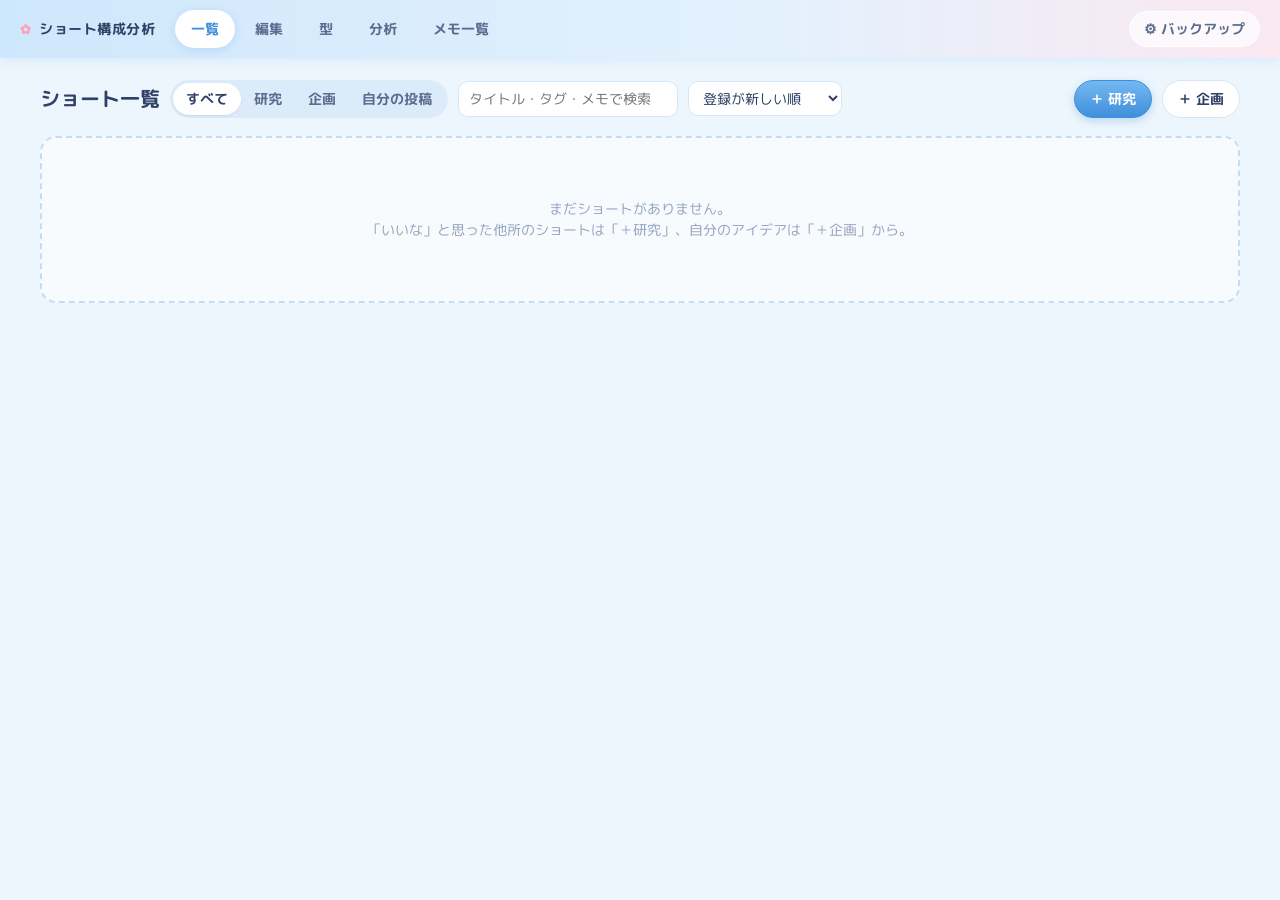
==== docs/index.html @ 2da8369f "feat: enlarge+3s hold on cut, per-cut screenshot attach & ordered assign, SE/cut fields, memo librar" ====
<!DOCTYPE html>
<html lang="ja">
<head>
<meta charset="utf-8">
<meta name="viewport" content="width=device-width, initial-scale=1">
<meta name="referrer" content="strict-origin-when-cross-origin">
<title>ショート構成分析</title>
<link rel="preconnect" href="https://fonts.googleapis.com">
<link rel="stylesheet" href="https://fonts.googleapis.com/css2?family=M+PLUS+Rounded+1c:wght@400;700;800&display=swap">
<style>
:root {
  --ink: #2f4166; --ink2: #5b6d8f; --ink3: #93a3bf;
  --bg: #eef6fd; --card: #ffffff; --line: #d6e6f6; --soft: #f5faff;
  --accent: #5aa7ec; --accent-deep: #3f8fdb; --accent-soft: #e2f0fd; --pink: #ff9fbd;
  --ok: #3aa77a; --danger: #e0607e;
  --radius: 16px;
  --font: "M PLUS Rounded 1c", "Hiragino Maru Gothic ProN", "BIZ UDPGothic", "Yu Gothic UI", "Meiryo", sans-serif;
}
body { background: radial-gradient(circle at 12% 0%, #ffffff 0, rgba(255,255,255,0) 40%), linear-gradient(180deg, #e7f3fd 0%, #f1f8ff 60%, #fdf6fa 100%) fixed; }
* { box-sizing: border-box; }
body { margin: 0; background: var(--bg); color: var(--ink); font-family: var(--font); font-size: 14px; line-height: 1.55; }
button, input, select, textarea { font: inherit; color: inherit; }
.hidden { display: none !important; }
.num { font-variant-numeric: tabular-nums; }

/* ---- top bar ---- */
.topbar { position: sticky; top: 0; z-index: 20; display: flex; align-items: center; gap: 20px; padding: 0 20px; height: 58px; background: linear-gradient(90deg, #cfe7fc, #e3f1fd 60%, #fbe8f1); color: var(--ink); box-shadow: 0 2px 12px rgba(90,167,236,.18); }
.brand { font-weight: 700; letter-spacing: .04em; display: flex; align-items: center; gap: 10px; white-space: nowrap; }
.brand-mark { color: var(--pink); letter-spacing: -2px; font-size: 13px; }
nav { display: flex; gap: 4px; flex: 1; }
nav button { background: none; border: 0; color: var(--ink2); padding: 8px 16px; border-radius: 99px; cursor: pointer; font-weight: 700; }
nav button:hover { color: var(--ink); background: rgba(255,255,255,.55); }
nav button.active { color: var(--accent-deep); background: #fff; box-shadow: 0 2px 8px rgba(90,167,236,.25); }
.icon-btn { background: rgba(255,255,255,.7); border: 1px solid #fff; color: var(--ink2); border-radius: 99px; padding: 6px 14px; cursor: pointer; white-space: nowrap; font-weight: 700; }
.icon-btn:hover { background: #fff; }

.panel { position: fixed; right: 20px; top: 62px; z-index: 30; background: var(--card); border: 1px solid var(--line); border-radius: var(--radius); padding: 16px 18px; box-shadow: 0 10px 30px rgba(0,0,0,.12); max-width: 560px; }
.panel h3 { margin: 0 0 4px; font-size: 15px; }

.tab { min-height: 60vh; }
main { max-width: 1240px; margin: 0 auto; padding: 22px 20px 80px; }

/* ---- generic ---- */
.btn { border: 1px solid var(--line); background: var(--card); padding: 7px 15px; border-radius: 99px; cursor: pointer; font-weight: 600; white-space: nowrap; }
.btn:hover { border-color: var(--ink3); }
.btn.primary { background: linear-gradient(180deg, #74b8f2, var(--accent-deep)); border-color: var(--accent-deep); color: #fff; box-shadow: 0 3px 10px rgba(63,143,219,.3); }
.btn.primary:hover { filter: brightness(1.05); }
.btn.small { padding: 4px 10px; font-size: 12.5px; }
.btn.ghost { background: transparent; border-color: transparent; color: var(--ink2); }
.btn.ghost:hover { background: rgba(0,0,0,.05); }
.btn.danger-outline { color: var(--danger); border-color: #f6c6d3; }
.btn.danger { color: var(--danger); }
.row { display: flex; gap: 8px; align-items: center; flex-wrap: wrap; }
.spacer { flex: 1; }
.hint { color: var(--ink3); font-size: 12.5px; margin: 4px 0 10px; }
.empty { text-align: center; color: var(--ink3); padding: 60px 20px; background: rgba(255,255,255,.6); border: 2px dashed #c6dcf3; border-radius: var(--radius); }
.empty .btn { margin-top: 14px; }
h2.page { font-size: 20px; margin: 0; }
.toolbar { display: flex; gap: 10px; align-items: center; flex-wrap: wrap; margin-bottom: 18px; }
.seg { display: inline-flex; background: #dcebf9; border-radius: 99px; padding: 3px; }
.seg button { border: 0; background: none; padding: 5px 13px; border-radius: 99px; cursor: pointer; color: var(--ink2); font-weight: 600; }
.seg button.on { background: var(--card); color: var(--ink); box-shadow: 0 1px 2px rgba(0,0,0,.08); }
input[type=text], input[type=number], input[type=url], input[type=date], input[type=search], select, textarea {
  border: 1px solid var(--line); background: var(--card); border-radius: 10px; padding: 6px 10px; min-width: 0; }
input:focus, select:focus, textarea:focus { outline: 3px solid #cfe6fb; border-color: var(--accent); }
textarea { width: 100%; resize: vertical; min-height: 54px; }

.badge { display: inline-block; font-size: 11.5px; font-weight: 700; padding: 1px 8px; border-radius: 99px; }
.badge.research { background: #dcecfd; color: #2f6fb5; }
.badge.plan { background: #ffe9f1; color: #c2507a; }
.badge.posted { background: #ddf5ea; color: #2b8a5f; }

/* ---- band ---- */
.band { position: relative; height: 22px; border-radius: 99px; background: repeating-linear-gradient(45deg, #edf4fb, #edf4fb 6px, #e3eef9 6px, #e3eef9 12px); overflow: hidden; }
.band .seg-b { position: absolute; top: 0; bottom: 0; color: #fff; font-size: 11px; font-weight: 700; display: flex; align-items: center; padding-left: 5px; overflow: hidden; white-space: nowrap; border-right: 1px solid rgba(255,255,255,.6); }
.band .cut-tick { position: absolute; top: 3px; bottom: 3px; width: 2px; border-radius: 2px; background: #fff; opacity: .9; box-shadow: 0 0 0 1px rgba(47,65,102,.25); }
.band.empty-band { display: flex; align-items: center; justify-content: center; font-size: 11.5px; color: var(--ink3); }
.band-scale { display: flex; justify-content: space-between; font-size: 10.5px; color: var(--ink3); margin-top: 2px; }

/* ---- list ---- */
.cards { display: grid; grid-template-columns: repeat(auto-fill, minmax(280px, 1fr)); gap: 14px; }
.card { background: var(--card); border: 1px solid #fff; box-shadow: 0 4px 14px rgba(90,140,200,.10); border-radius: var(--radius); padding: 12px; cursor: pointer; display: flex; gap: 12px; transition: box-shadow .15s, transform .15s; }
.card:hover { box-shadow: 0 8px 22px rgba(90,140,200,.2); transform: translateY(-2px); }
.card .thumb { width: 64px; height: 114px; border-radius: 12px; background: #e3effb center/cover; flex: none; display: flex; align-items: center; justify-content: center; color: var(--ink3); font-size: 20px; }
.card .body { flex: 1; min-width: 0; display: flex; flex-direction: column; gap: 6px; }
.card .title { font-weight: 700; overflow: hidden; text-overflow: ellipsis; display: -webkit-box; -webkit-line-clamp: 2; -webkit-box-orient: vertical; }
.card .meta { color: var(--ink2); font-size: 12px; display: flex; gap: 10px; flex-wrap: wrap; }
.tags { display: flex; gap: 4px; flex-wrap: wrap; }
.tag { font-size: 11px; background: var(--soft); border: 1px solid var(--line); border-radius: 99px; padding: 0 7px; color: var(--ink2); }

/* ---- edit ---- */
.edit-grid { display: grid; grid-template-columns: 340px 1fr; gap: 18px; align-items: start; }
.box { background: var(--card); border: 1px solid #fff; box-shadow: 0 4px 14px rgba(90,140,200,.09); border-radius: var(--radius); padding: 14px 16px; margin-bottom: 16px; }
.box > h3 { margin: 0 0 10px; font-size: 14.5px; display: flex; align-items: center; gap: 8px; }
.box > h3 .count { background: var(--pink); color: #fff; font-size: 12px; border-radius: 99px; padding: 0 9px; }
.box > h3 .sub { font-weight: 400; color: var(--ink3); font-size: 12px; }
.sticky-col { position: sticky; top: 70px; }
.field { display: flex; flex-direction: column; gap: 3px; margin-bottom: 9px; }
.field label { font-size: 12px; color: var(--ink2); font-weight: 600; }
.field input, .field select { width: 100%; }
.fields2 { display: grid; grid-template-columns: 1fr 1fr; gap: 0 10px; }
.fields3 { display: grid; grid-template-columns: 1fr 1fr 1fr; gap: 0 8px; }
.timebar { display: flex; align-items: center; gap: 6px; background: linear-gradient(90deg, #4f97de, #6fb0ee); color: #fff; border-radius: 14px; padding: 8px 10px; margin: 0 0 10px; flex-wrap: wrap; }
.timebar input[type=number] { width: 76px; background: rgba(255,255,255,.95); border-color: #fff; color: var(--ink); font-weight: 700; text-align: right; }
.timebar .lbl { font-size: 12px; color: #eaf4ff; }
.timebar .btn { background: rgba(255,255,255,.22); border-color: rgba(255,255,255,.5); color: #fff; }
.timebar .btn.primary { background: var(--pink); border-color: #fff; box-shadow: 0 3px 10px rgba(255,120,160,.35); }

.blockbtns { display: flex; flex-wrap: wrap; gap: 6px; margin-bottom: 10px; }
.blockbtn { border: 0; color: #fff; border-radius: 99px; padding: 5px 11px; font-weight: 700; cursor: pointer; font-size: 12.5px; }
.blockbtn:hover { filter: brightness(1.08); }
.swatch { width: 12px; height: 12px; border-radius: 3px; display: inline-block; flex: none; }

table.rows { width: 100%; border-collapse: collapse; font-size: 13px; }
table.rows th { text-align: left; font-size: 11.5px; color: var(--ink3); font-weight: 600; padding: 4px 4px; border-bottom: 1px solid var(--line); white-space: nowrap; }
table.rows td { padding: 4px 4px; border-bottom: 1px solid #f0ede6; vertical-align: top; }
table.rows input, table.rows select { width: 100%; padding: 4px 6px; }
table.rows input.t { width: 64px; text-align: right; }
table.rows td.x { width: 28px; }
.cut-thumb { width: 30px; height: 44px; object-fit: cover; border-radius: 4px; cursor: zoom-in; display: block; }
td.thumb-cell { width: 36px; }
.timebar .spacer { display: none; }
.timebar .cut-shot-toggle { order: 9; background: rgba(255,255,255,.2); border-radius: 99px; padding: 3px 9px; }
.timebar #add-cut { order: 10; flex: 1 0 100%; justify-content: center; font-size: 15px; padding: 9px; }
.cut-shot-toggle input { width: auto; margin: 0; accent-color: #ff8fb1; }
.cut-shot-toggle { display: inline-flex; align-items: center; gap: 4px; font-size: 12px; color: #fff; white-space: nowrap; cursor: pointer; }
.xbtn { border: 0; background: none; color: var(--ink3); cursor: pointer; font-size: 16px; line-height: 1; padding: 4px; }
.xbtn:hover { color: var(--danger); }
.addrow { margin-top: 8px; }

.player-box .row { margin-bottom: 8px; }
.share-state { font-size: 12px; color: var(--ink3); }
.share-state.on { color: var(--ok); font-weight: 700; }
.shot-btn { font-size: 15px; padding: 9px 16px; }

.shots { display: grid; grid-template-columns: repeat(auto-fill, minmax(230px, 1fr)); gap: 12px; }
.shot { border: 1px solid var(--line); border-radius: 14px; overflow: hidden; background: var(--soft); display: flex; flex-direction: column; }
.shot img { width: 100%; aspect-ratio: 9/12; object-fit: cover; background: #222; cursor: zoom-in; display: block; }
.shot .shot-body { padding: 8px; display: flex; flex-direction: column; gap: 6px; }
.note { display: grid; grid-template-columns: 90px 1fr 24px; gap: 4px; align-items: start; }
.note select, .note input { padding: 3px 5px; font-size: 12.5px; }
.note textarea { min-height: 38px; font-size: 12.5px; grid-column: 1 / 3; }

.memo { border: 1px solid var(--line); border-radius: 12px; padding: 8px; margin-bottom: 8px; background: var(--soft); }
.memo input { width: 100%; font-weight: 700; margin-bottom: 6px; }
.memo textarea { min-height: 80px; }

.stats-inline { display: flex; gap: 14px; flex-wrap: wrap; font-size: 12.5px; color: var(--ink2); margin-top: 8px; }
.stats-inline b { color: var(--ink); font-size: 14px; }

/* ---- player ---- */
.player-frame { position: relative; width: 100%; aspect-ratio: 9 / 16; max-height: 70vh; margin: 0 auto 8px; background: #20304f; border-radius: 16px; overflow: hidden; }
.player-frame iframe, .player-frame #yt-holder { position: absolute; inset: 0; width: 100%; height: 100%; border: 0; }

/* カット時の拡大（スクショ用） */
.player-frame.big { position: fixed !important; inset: 0 !important; z-index: 1000; width: 100vw !important; height: 100vh !important; height: 100dvh !important;
  max-height: none !important; margin: 0 !important; border-radius: 0 !important; aspect-ratio: auto !important; background: #000; }
body.player-big { overflow: hidden; }
body.player-big #toasts { display: none; }

/* ---- library ---- */
.lib-group { background: var(--card); border: 1px solid #fff; box-shadow: 0 4px 14px rgba(90,140,200,.09); border-radius: var(--radius); padding: 12px 16px; margin-bottom: 12px; }
.lib-group > summary { cursor: pointer; display: flex; align-items: center; gap: 10px; list-style: none; font-weight: 700; font-size: 15px; }
.lib-group > summary::-webkit-details-marker { display: none; }
.lib-group > summary::before { content: '▸'; color: var(--accent); transition: transform .15s; }
.lib-group[open] > summary::before { transform: rotate(90deg); }
.lib-count { background: var(--pink); color: #fff; font-size: 12px; border-radius: 99px; padding: 0 9px; }
.lib-meta { font-weight: 400; font-size: 12px; color: var(--ink2); }
.lib-items { margin-top: 10px; display: flex; flex-direction: column; gap: 6px; }
.lib-item { display: grid; grid-template-columns: 44px 1fr auto; gap: 10px; align-items: start; padding: 8px 10px; background: var(--soft); border-radius: 12px; }
.lib-item img { width: 44px; height: 70px; object-fit: cover; border-radius: 8px; cursor: zoom-in; }
.lib-item .ph { width: 44px; height: 44px; border-radius: 8px; background: #e3effb; display: flex; align-items: center; justify-content: center; color: var(--ink3); }
.lib-fields { display: flex; flex-wrap: wrap; gap: 4px 12px; font-size: 13px; }
.lib-fields b { color: var(--ink2); font-weight: 700; font-size: 11.5px; margin-right: 3px; }
.lib-src { font-size: 12px; color: var(--accent-deep); cursor: pointer; text-decoration: underline; white-space: nowrap; }
.owned-no { color: var(--danger); font-weight: 700; }
.owned-yes { color: var(--ok); font-weight: 700; }

/* ---- templates ---- */
.tpl { background: var(--card); border: 1px solid #fff; box-shadow: 0 4px 14px rgba(90,140,200,.09); border-radius: var(--radius); padding: 14px; margin-bottom: 12px; }
.tpl .head { display: flex; align-items: center; gap: 10px; margin-bottom: 10px; }
.tpl .head input { font-weight: 700; font-size: 15px; border-color: transparent; background: transparent; padding-left: 0; }
.tpl .head input:hover, .tpl .head input:focus { border-color: var(--line); background: var(--card); padding-left: 9px; }
.tpl .kpis { display: flex; gap: 18px; font-size: 12.5px; color: var(--ink2); }
.tpl .kpis b { color: var(--ink); font-size: 16px; }
.tpl .notes3 { display: grid; grid-template-columns: repeat(3, 1fr); gap: 8px; margin-top: 10px; }
.tpl .notes3 label { font-size: 11.5px; font-weight: 700; color: var(--ink2); }

/* ---- analyze ---- */
.compare { background: var(--card); border: 1px solid #fff; box-shadow: 0 4px 14px rgba(90,140,200,.09); border-radius: var(--radius); padding: 14px 16px; margin-bottom: 16px; }
.cmp-row { display: grid; grid-template-columns: 220px 90px 1fr; gap: 12px; align-items: center; padding: 5px 0; }
.cmp-row .t { overflow: hidden; text-overflow: ellipsis; white-space: nowrap; font-weight: 600; cursor: pointer; }
.cmp-row .t:hover { color: var(--accent); }
.cmp-row .v { text-align: right; font-variant-numeric: tabular-nums; color: var(--ink2); }
.legend { display: flex; gap: 12px; flex-wrap: wrap; font-size: 12px; color: var(--ink2); margin-bottom: 8px; }
.legend span { display: inline-flex; align-items: center; gap: 4px; }
.table-wrap { overflow-x: auto; }
table.grid { width: 100%; border-collapse: collapse; font-size: 13px; background: var(--card); }
table.grid th, table.grid td { padding: 7px 10px; border-bottom: 1px solid var(--line); white-space: nowrap; }
table.grid th { text-align: left; font-size: 12px; color: var(--ink2); background: var(--soft); cursor: pointer; user-select: none; }
table.grid th.sorted::after { content: " ▼"; color: var(--accent); }
table.grid td.n { text-align: right; font-variant-numeric: tabular-nums; }
table.grid tr:hover td { background: #fbf9f5; }
.insights { display: grid; grid-template-columns: repeat(auto-fill, minmax(230px, 1fr)); gap: 12px; margin-bottom: 16px; }
.insight { background: linear-gradient(160deg, #ffffff, #f2f8ff); border: 1px solid #fff; box-shadow: 0 4px 14px rgba(90,140,200,.09); border-radius: var(--radius); padding: 12px 14px; }
.insight .k { font-size: 12px; color: var(--ink2); font-weight: 600; }
.insight .v { font-size: 22px; font-weight: 700; font-variant-numeric: tabular-nums; }
.insight .s { font-size: 11.5px; color: var(--ink3); }

/* ---- overlay & toast ---- */
.overlay { position: fixed; inset: 0; z-index: 50; background: rgba(40,60,100,.78); display: flex; align-items: center; justify-content: center; cursor: zoom-out; }
.overlay img { max-width: 92vw; max-height: 92vh; border-radius: 8px; }
#toasts { position: fixed; bottom: 20px; left: 50%; transform: translateX(-50%); z-index: 60; display: flex; flex-direction: column; gap: 8px; align-items: center; }
.toast { background: var(--accent-deep); color: #fff; padding: 9px 20px; border-radius: 99px; font-weight: 700; box-shadow: 0 6px 20px rgba(0,0,0,.2); transition: opacity .5s; max-width: 80vw; }
.toast.error { background: var(--danger); }
.toast.out { opacity: 0; }

@media (max-width: 900px) {
  .topbar { gap: 8px; padding: 0 10px; height: auto; min-height: 54px; flex-wrap: wrap; }
  .brand { font-size: 13px; }
  nav button { padding: 8px 10px; }
  main { padding: 14px 10px 80px; }
  .player-frame { max-height: 62vh; }
  table.rows { display: block; overflow-x: auto; }
  /* スマホ：動画とカットボタンを上に固定して、下の内容だけスクロール */
  .topbar { position: static; }
  .sticky-col { display: contents; }
  .player-box { position: sticky; top: 0; z-index: 15; margin: 0 -10px 12px; border-radius: 0; border-left: 0; border-right: 0; padding: 6px 8px 4px; box-shadow: 0 4px 12px rgba(0,0,0,.12); }
  .player-box .player-title, .player-box > .hint { display: none; }
  .player-frame { width: auto; height: 34vh; max-height: none; margin-bottom: 6px; }
  .player-box .share-state { font-size: 11px; }
  .player-box .row { margin: 4px 0 2px; }
  .timebar { flex-wrap: wrap; margin: 0 0 4px; padding: 6px 8px; row-gap: 4px; }
  .timebar .lbl { display: none; }
  .cut-shot-toggle { font-size: 11px; }
  .timebar #add-cut { flex: 1 0 auto; order: 10; margin-left: auto; }
  .timebar input[type=number] { width: 64px; }
  .timebar .btn.primary { padding: 9px 14px; font-size: 15px; }
  .wide-only { display: none; }
  .edit-grid { grid-template-columns: 1fr; }
  .sticky-col { position: static; }
  .cmp-row { grid-template-columns: 1fr 70px; }
  .cmp-row .band { grid-column: 1 / 3; }
  .tpl .notes3 { grid-template-columns: 1fr; }
}
body.player-big .sticky-col, body.player-big .player-box { z-index: 1000; }

</style>
</head>
<body>
<header class="topbar">
  <div class="brand"><span class="brand-mark">✿</span>ショート構成分析</div>
  <nav>
    <button data-tab="list" class="active">一覧</button>
    <button data-tab="edit">編集</button>
    <button data-tab="templates">型</button>
    <button data-tab="analyze">分析</button>
    <button data-tab="library">メモ一覧</button>
  </nav>
  <button id="btn-settings" class="icon-btn" title="バックアップ">⚙ バックアップ</button>
</header>

<div id="settings-panel" class="panel hidden">
  <h3>バックアップ</h3>
  <p class="hint">スクショも含めて全データを1つのファイルに保存します。</p>
  <div class="row">
    <button id="export" class="btn primary">書き出し</button>
    <button id="import-add" class="btn">読み込み（今のデータに追加）</button>
    <button id="import-replace" class="btn danger-outline">読み込み（置き換え）</button>
  </div>
  <input type="file" id="import-file" accept=".json,application/json" hidden>
</div>

<main>
  <section id="tab-list" class="tab"></section>
  <section id="tab-edit" class="tab hidden"></section>
  <section id="tab-templates" class="tab hidden"></section>
  <section id="tab-analyze" class="tab hidden"></section>
  <section id="tab-library" class="tab hidden"></section>
</main>

<div id="overlay" class="overlay hidden"></div>
<div id="toasts"></div>
<script>
// ===== model.js : データ生成・正規化 =====
var DEFAULT_BLOCK_TYPES = [
  { name: 'フック', color: '#f2789b' },
  { name: '前振り', color: '#f3ad4e' },
  { name: '展開', color: '#5cbf98' },
  { name: 'オチ', color: '#6b9cf0' },
  { name: 'CTA', color: '#a98bea' }
];
var KIND_LABELS = { research: '研究', plan: '企画', posted: '自分の投稿' };

function uid() {
  return Date.now().toString(36) + Math.random().toString(36).slice(2, 8);
}
function num(v) {
  var n = Number(v);
  return isFinite(n) && v !== '' && v !== null ? n : 0;
}

function newShort(kind) {
  var now = Date.now();
  return {
    id: uid(), kind: kind || 'research', title: '', url: '', channel: '',
    duration: 0, postedAt: '', views: 0, likes: 0, comments: 0, templateId: null,
    tags: [], blocks: [], cuts: [], telops: [], ses: [], shots: [], memos: [],
    createdAt: now, updatedAt: now
  };
}

function byT(a, b) { return a.t - b.t; }

function normalizeShort(s) {
  var o = Object.assign(newShort(s.kind), s);
  ['duration', 'views', 'likes', 'comments'].forEach(function (k) { o[k] = num(o[k]); });
  var d = o.duration;
  o.blocks = (o.blocks || []).map(function (b) {
    var st = num(b.start), en = num(b.end);
    if (st > en) { var x = st; st = en; en = x; }
    if (d > 0) { st = Math.min(Math.max(st, 0), d); en = Math.min(Math.max(en, 0), d); }
    return Object.assign({}, b, { start: st, end: en, memo: b.memo || '' });
  }).sort(function (a, b) { return a.start - b.start; });
  ['cuts', 'telops', 'ses'].forEach(function (k) {
    o[k] = (o[k] || []).map(function (r) { return Object.assign({}, r, { t: num(r.t) }); }).sort(byT);
  });
  o.tags = (o.tags || []).filter(Boolean);
  o.shots = o.shots || [];
  o.memos = o.memos || [];
  return o;
}

function templateFromShort(s, name) {
  var d = num(s.duration);
  return {
    id: uid(), name: name || s.title || '無題の型', sourceId: s.id, duration: d,
    blocks: (s.blocks || []).map(function (b) {
      return {
        type: b.type, start: num(b.start), end: num(b.end), memo: b.memo || '',
        startRatio: d > 0 ? num(b.start) / d : null,
        endRatio: d > 0 ? num(b.end) / d : null
      };
    }),
    notes: { cut: '', telop: '', se: '' },
    createdAt: Date.now()
  };
}

function shortFromTemplate(t, duration) {
  var s = newShort('plan');
  var d = num(duration) > 0 ? num(duration) : num(t.duration);
  s.duration = d;
  s.templateId = t.id;
  s.title = t.name + 'の企画';
  s.blocks = (t.blocks || []).map(function (b) {
    var useRatio = b.startRatio != null && d > 0;
    return {
      type: b.type, memo: b.memo || '',
      start: useRatio ? Math.round(b.startRatio * d * 10) / 10 : num(b.start),
      end: useRatio ? Math.round(b.endRatio * d * 10) / 10 : num(b.end)
    };
  });
  return s;
}

// 動画URL → アプリに取られにくい埋め込み専用の再生URL
function playerUrl(raw) {
  var u = String(raw || '').trim();
  if (!u) return null;
  if (!/^[a-z][a-z0-9+.-]*:/i.test(u)) u = 'https://' + u;
  if (!/^https?:\/\//i.test(u)) return null;
  var m = u.match(/(?:youtube\.com\/(?:shorts\/|embed\/|live\/|watch\?(?:.*&)?v=)|youtu\.be\/)([A-Za-z0-9_-]{11})/i);
  if (m) {
    var id = m[1];
    return { site: 'youtube', id: id, url: 'https://www.youtube-nocookie.com/embed/' + id + '?autoplay=1&loop=1&playlist=' + id + '&playsinline=1&rel=0' };
  }
  m = u.match(/tiktok\.com\/.*\/video\/(\d+)/i);
  if (m) return { site: 'tiktok', url: 'https://www.tiktok.com/player/v1/' + m[1] + '?autoplay=1&loop=1' };
  m = u.match(/instagram\.com\/(?:reel|reels|p)\/([A-Za-z0-9_-]+)/i);
  if (m) return { site: 'instagram', url: 'https://www.instagram.com/reel/' + m[1] + '/embed/' };
  return { site: 'other', url: u };
}

if (typeof module !== 'undefined') module.exports = { playerUrl: playerUrl,
  DEFAULT_BLOCK_TYPES: DEFAULT_BLOCK_TYPES, KIND_LABELS: KIND_LABELS, uid: uid, num: num,
  newShort: newShort, normalizeShort: normalizeShort,
  templateFromShort: templateFromShort, shortFromTemplate: shortFromTemplate
};

// ===== analysis.js : 指標計算 =====
function firstBlock(s, type) {
  var bs = (s.blocks || []).filter(function (b) { return b.type === type; });
  bs.sort(function (a, b) { return a.start - b.start; });
  return bs[0] || null;
}

function metrics(s) {
  var d = Number(s.duration) || 0;
  var hook = firstBlock(s, 'フック');
  var punch = firstBlock(s, 'オチ');
  var cutCount = (s.cuts || []).length;
  return {
    hookSec: hook ? Math.round((hook.end - hook.start) * 10) / 10 : null,
    punchPct: punch && d > 0 ? Math.round(punch.start / d * 100) : null,
    hasCTA: !!firstBlock(s, 'CTA'),
    cutCount: cutCount,
    avgCutSec: d > 0 ? Math.round(d / (cutCount + 1) * 10) / 10 : null
  };
}

function templateStats(templateId, shorts) {
  var ps = (shorts || []).filter(function (s) { return s.kind === 'posted' && s.templateId === templateId; });
  if (!ps.length) return { count: 0, avgViews: null };
  var sum = ps.reduce(function (a, s) { return a + (Number(s.views) || 0); }, 0);
  return { count: ps.length, avgViews: Math.round(sum / ps.length) };
}

// 全ショートの SE・テロップ・カット・スクショメモ・自由メモを、項目ごとにまとめる
var LIBRARY_KEYS = {
  ses: function (r) { return r.kind; },
  telops: function (r) { return r.font; },
  cuts: function (r) { return r.type; },
  notes: function (r) { return r.label; },
  memos: function (r) { return r.title; }
};
function library(section, shorts) {
  var keyOf = LIBRARY_KEYS[section];
  var groups = {};
  (shorts || []).forEach(function (s) {
    var rows = [];
    if (section === 'notes') (s.shots || []).forEach(function (sh) { (sh.notes || []).forEach(function (n) { rows.push(Object.assign({ t: sh.t, img: sh.img }, n)); }); });
    else rows = s[section] || [];
    rows.forEach(function (r) {
      var key = String(keyOf(r) || '').trim() || '（未入力）';
      var g = groups[key] || (groups[key] = { key: key, items: [], ids: {} });
      g.items.push(Object.assign({}, r, { shortId: s.id, title: s.title || '無題', kind: s.kind, views: Number(s.views) || 0, rowKind: r.kind }));
      g.ids[s.id] = Number(s.views) || 0;
    });
  });
  return Object.keys(groups).map(function (k) {
    var g = groups[k], vs = Object.keys(g.ids).map(function (id) { return g.ids[id]; });
    return { key: g.key, items: g.items, shortCount: vs.length,
      avgViews: vs.length ? Math.round(vs.reduce(function (a, b) { return a + b; }, 0) / vs.length) : null };
  }).sort(function (a, b) {
    if ((a.key === '（未入力）') !== (b.key === '（未入力）')) return a.key === '（未入力）' ? 1 : -1;
    return b.items.length - a.items.length || String(a.key).localeCompare(String(b.key), 'ja');
  });
}

if (typeof module !== 'undefined') module.exports = { metrics: metrics, templateStats: templateStats, library: library };

// ===== backup.js : JSON書き出し・検証 =====
function exportData(d) {
  return JSON.stringify({
    app: 'short-kousei', version: 1, exportedAt: new Date().toISOString(),
    shorts: d.shorts || [], templates: d.templates || [], blockTypes: d.blockTypes || []
  });
}

function validateImport(text) {
  var o;
  try { o = JSON.parse(text); } catch (e) {
    return { ok: false, error: 'ファイルを読み込めません（JSONの形式が壊れています）' };
  }
  if (!o || o.app !== 'short-kousei') {
    return { ok: false, error: 'このツールのバックアップファイルではありません' };
  }
  if (!Array.isArray(o.shorts) || !Array.isArray(o.templates)) {
    return { ok: false, error: 'バックアップの中身が足りません（shorts / templates が見つかりません）' };
  }
  var all = o.shorts.concat(o.templates);
  if (all.some(function (x) { return !x || typeof x !== 'object' || Array.isArray(x); })) {
    return { ok: false, error: 'バックアップの中身が壊れています（不正なデータが含まれています）' };
  }
  all.forEach(function (x) {
    if (typeof x.id !== 'string' || !x.id) x.id = Date.now().toString(36) + Math.random().toString(36).slice(2, 10);
  });
  return { ok: true, data: { shorts: o.shorts, templates: o.templates, blockTypes: Array.isArray(o.blockTypes) ? o.blockTypes : null } };
}

if (typeof module !== 'undefined') module.exports = { exportData: exportData, validateImport: validateImport };

// ===== db.js : IndexedDB =====
var DB_NAME = 'short-kousei';
var _db = null;

function openDB() {
  if (_db) return Promise.resolve(_db);
  return new Promise(function (res, rej) {
    var r = indexedDB.open(DB_NAME, 1);
    r.onupgradeneeded = function () {
      var db = r.result;
      ['shorts', 'templates', 'settings'].forEach(function (n) {
        if (!db.objectStoreNames.contains(n)) db.createObjectStore(n, { keyPath: 'id' });
      });
    };
    r.onsuccess = function () { _db = r.result; res(_db); };
    r.onerror = function () { rej(r.error); };
  });
}

function _tx(store, mode, fn) {
  return openDB().then(function (db) {
    return new Promise(function (res, rej) {
      var t = db.transaction(store, mode);
      var out = fn(t.objectStore(store));
      t.oncomplete = function () { res(out && out.result !== undefined ? out.result : undefined); };
      t.onerror = function () { rej(t.error); };
      t.onabort = function () { rej(t.error); };
    });
  });
}

function getAll(store) { return _tx(store, 'readonly', function (s) { return s.getAll(); }); }
function put(store, obj) { return _tx(store, 'readwrite', function (s) { s.put(obj); }); }
function del(store, id) { return _tx(store, 'readwrite', function (s) { s.delete(id); }); }
function putMany(store, arr) { return _tx(store, 'readwrite', function (s) { arr.forEach(function (o) { s.put(o); }); }); }
function clearAll() {
  return openDB().then(function (db) {
    return new Promise(function (res, rej) {
      var t = db.transaction(['shorts', 'templates', 'settings'], 'readwrite');
      ['shorts', 'templates', 'settings'].forEach(function (n) { t.objectStore(n).clear(); });
      t.oncomplete = function () { res(); };
      t.onerror = function () { rej(t.error); };
    });
  });
}

// ===== capture.js : 画面共有と撮影 =====
var Capture = { stream: null, video: null, endedCbs: [] };

function isSharing() {
  var s = Capture.stream;
  return !!(s && s.getVideoTracks().some(function (t) { return t.readyState === 'live'; }));
}

function onShareEnded(cb) { Capture.endedCbs.push(cb); }

function _shareEnded() {
  Capture.stream = null;
  if (Capture.video) { Capture.video.srcObject = null; }
  Capture.endedCbs.forEach(function (cb) { try { cb(); } catch (e) { /* noop */ } });
}

function startShare() {
  if (!navigator.mediaDevices || !navigator.mediaDevices.getDisplayMedia) {
    return Promise.reject(new Error('このブラウザは画面共有に対応していません（Chrome か Edge で開いてください）'));
  }
  return navigator.mediaDevices.getDisplayMedia({ video: { frameRate: 30 }, audio: false, preferCurrentTab: true, selfBrowserSurface: 'include' }).then(function (stream) {
    Capture.stream = stream;
    stream.getVideoTracks().forEach(function (t) { t.addEventListener('ended', _shareEnded); });
    if (!Capture.video) {
      Capture.video = document.createElement('video');
      Capture.video.muted = true;
      Capture.video.playsInline = true;
    }
    Capture.video.srcObject = stream;
    return Capture.video.play().catch(function () {}).then(function () { return _waitFrame(); });
  });
}

function stopShare() {
  if (Capture.stream) Capture.stream.getTracks().forEach(function (t) { t.stop(); });
  _shareEnded();
}

function _waitFrame() {
  var v = Capture.video;
  return new Promise(function (res) {
    var n = 0;
    (function check() {
      if (v.videoWidth > 0 || n++ > 60) return res();
      setTimeout(check, 50);
    })();
  });
}

// 要素の位置（画面上）→ 撮った画像上の切り抜き範囲
function cropRect(el, view, frame) {
  var sx = frame.w / view.w, sy = frame.h / view.h;
  var x0 = Math.max(0, Math.round(el.left * sx)), y0 = Math.max(0, Math.round(el.top * sy));
  var x1 = Math.min(frame.w, Math.round((el.left + el.width) * sx)), y1 = Math.min(frame.h, Math.round((el.top + el.height) * sy));
  if (x1 - x0 < 8 || y1 - y0 < 8) return null;
  return { x: x0, y: y0, w: x1 - x0, h: y1 - y0 };
}

function fitSize(w, hh) {
  var scale = Math.min(1, 1080 / Math.max(w, hh));
  return { w: Math.round(w * scale), h: Math.round(hh * scale) };
}

function toJpeg(src, sx, sy, sw, sh) {
  var f = fitSize(sw, sh);
  var c = document.createElement('canvas');
  c.width = f.w; c.height = f.h;
  c.getContext('2d').drawImage(src, sx, sy, sw, sh, 0, 0, f.w, f.h);
  return c.toDataURL('image/jpeg', 0.85);
}

// cropEl を渡すと、このタブを共有している時はその要素の部分だけを切り抜く
function grabFrame(cropEl) {
  if (!isSharing()) return Promise.reject(new Error('画面共有が止まっています'));
  return _waitFrame().then(function () {
    var v = Capture.video, w = v.videoWidth, hh = v.videoHeight;
    if (!w || !hh) throw new Error('画面を取得できませんでした');
    var r = null;
    if (cropEl) {
      var tr = Capture.stream.getVideoTracks()[0];
      var surface = tr && tr.getSettings ? tr.getSettings().displaySurface : '';
      var vw = window.innerWidth, vh = window.innerHeight;
      var sameShape = Math.abs(w / hh - vw / vh) < 0.06;
      if (surface === 'browser' && sameShape) {
        var b = cropEl.getBoundingClientRect();
        r = cropRect({ left: b.left, top: b.top, width: b.width, height: b.height }, { w: vw, h: vh }, { w: w, h: hh });
      }
    }
    return r ? toJpeg(v, r.x, r.y, r.w, r.h) : toJpeg(v, 0, 0, w, hh);
  });
}

// 画像ファイル（スマホのスクショなど）→ 縮小したJPEG
function imageFileToJpeg(file) {
  return new Promise(function (res, rej) {
    var url = URL.createObjectURL(file);
    var img = new Image();
    img.onload = function () { try { res(toJpeg(img, 0, 0, img.naturalWidth, img.naturalHeight)); } catch (e) { rej(e); } URL.revokeObjectURL(url); };
    img.onerror = function () { URL.revokeObjectURL(url); rej(new Error('画像を読み込めませんでした: ' + file.name)); };
    img.src = url;
  });
}

if (typeof module !== 'undefined') module.exports = { cropRect: cropRect, fitSize: fitSize };

// ===== ui/band.js : 構成の帯グラフ =====
function renderBand(s, opts) {
  opts = opts || {};
  var d = Number(s.duration) || 0;
  if (d <= 0) return h('div', { class: 'band empty-band', text: '尺未入力' });
  if (!(s.blocks || []).length && !(s.cuts || []).length) return h('div', { class: 'band empty-band', text: '構成未入力' });
  var band = h('div', { class: 'band' });
  (s.blocks || []).forEach(function (b) {
    var l = Math.max(0, Math.min(100, b.start / d * 100));
    var w = Math.max(0, Math.min(100 - l, (b.end - b.start) / d * 100));
    band.appendChild(h('div', {
      class: 'seg-b', title: b.type + ' ' + b.start + '〜' + b.end + '秒' + (b.memo ? '\n' + b.memo : ''),
      style: { left: l + '%', width: w + '%', background: App.blockColor(b.type) }
    }, w > 7 ? b.type : ''));
  });
  if (opts.cuts !== false) (s.cuts || []).forEach(function (c) {
    if (c.t >= 0 && c.t <= d) band.appendChild(h('div', { class: 'cut-tick', title: 'カット ' + c.t + '秒', style: { left: 'calc(' + (c.t / d * 100) + '% - 1px)' } }));
  });
  if (!opts.scale) return band;
  return h('div', null, band, h('div', { class: 'band-scale' }, h('span', { text: '0秒' }), h('span', { text: (d / 2) + '秒' }), h('span', { text: d + '秒' })));
}

// ===== ui/edit.js : 編集画面 =====
var EditUI = { curT: 0, saveTimer: null, draft: null, showTypes: false };

var TELOP_POS = ['上', '中央', '下', '左上', '右上', '左下', '右下', '顔の横'];
var SE_KINDS = ['ドン', 'シュッ', 'ポン', 'キラーン', 'ピコン', 'ジャン', 'ドゥルルル', '笑い声', '拍手', 'ブブー', '効果音なし（無音）'];
var NOTE_LABELS = ['構図', 'テロップ', '表情・動き', '色・エフェクト', 'その他'];
var MEMO_PRESETS = ['気づき', 'マネしたい点', '改善点', '台本メモ', '音・BGM', '撮り方', '編集テク', 'サムネ・タイトル'];
var CUT_TYPES = ['寄り', '引き', 'ジャンプカット', '場面転換', 'ズーム', '画像・素材挿入', 'リアクション', '早送り', 'スロー'];

function editScheduleSave() {
  clearTimeout(EditUI.saveTimer);
  EditUI.saveTimer = setTimeout(editSaveNow, 500);
  editRefreshDerived();
}
function editSaveNow() {
  clearTimeout(EditUI.saveTimer);
  EditUI.saveTimer = null;
  if (!EditUI.draft || !App.find(EditUI.draft.id)) return Promise.resolve();
  return App.save(EditUI.draft).catch(function () {});
}
function editDiscardDraft() { clearTimeout(EditUI.saveTimer); EditUI.draft = null; }
function editFlushIfPending() { if (EditUI.draft && EditUI.saveTimer) editSaveNow(); }
window.addEventListener('beforeunload', editFlushIfPending);
window.addEventListener('pagehide', editFlushIfPending);
document.addEventListener('visibilitychange', function () { if (document.visibilityState === 'hidden') editFlushIfPending(); });

function editRefreshDerived() {
  var s = normalizeShort(EditUI.draft);
  var bandBox = document.getElementById('edit-band');
  if (bandBox) { bandBox.innerHTML = ''; bandBox.appendChild(renderBand(s, { scale: true })); }
  var m = metrics(s);
  var cc = document.getElementById('cut-count'); if (cc) cc.textContent = String(m.cutCount);
  var st = document.getElementById('edit-stats');
  if (st) {
    st.innerHTML = '';
    [['フック', dash(m.hookSec, '秒')], ['オチ位置', dash(m.punchPct, '%')], ['CTA', m.hasCTA ? 'あり' : 'なし'],
     ['カット', m.cutCount + '回'], ['平均カット', dash(m.avgCutSec, '秒')]].forEach(function (p) {
      st.appendChild(h('span', null, p[0] + ' ', h('b', { text: p[1] })));
    });
  }
  var badge = document.getElementById('edit-badge');
  if (badge) { badge.className = 'badge ' + s.kind; badge.textContent = KIND_LABELS[s.kind]; }
}

function inp(type, value, oninput, attrs) {
  var a = Object.assign({ type: type, value: value == null ? '' : value }, attrs || {});
  a.oninput = function (e) { oninput(e.target.value, e); editScheduleSave(); };
  return h('input', a);
}

function field(label, control) { return h('div', { class: 'field' }, h('label', { text: label }), control); }

function datalist(id, items) {
  return h('datalist', { id: id }, items.map(function (x) { return h('option', { value: x }); }));
}

// ---- 汎用の行テーブル ----
function rowsBox(opt) {
  var S = EditUI.draft;
  var box = h('div', { class: 'box', id: opt.id });
  function draw() {
    box.innerHTML = '';
    var list = S[opt.key];
    list.sort(function (a, b) { return (Number(a.t) || 0) - (Number(b.t) || 0); });
    box.appendChild(h('h3', null, opt.title, opt.badge ? opt.badge() : null, h('span', { class: 'sub', text: opt.sub || '' })));
    var ex = opt.extra && opt.extra(); if (ex) box.appendChild(ex);
    if (list.length) {
      var tb = h('tbody');
      list.forEach(function (r, i) {
        var tr = h('tr', { class: opt.rowClass });
        tr.appendChild(h('td', null, inp('number', r.t, function (v) { r.t = v; }, { class: 't r-t', step: '0.1', min: '0', title: '秒' })));
        if (opt.rowExtra) tr.appendChild(h('td', { class: 'thumb-cell' }, opt.rowExtra(r)));
        opt.cols.forEach(function (c) {
          if (c.options) {
            tr.appendChild(h('td', null, h('select', { class: 'r-' + c.key, onchange: function (e) { r[c.key] = e.target.value; editScheduleSave(); } },
              c.options.map(function (o) { return h('option', { value: o, text: o || '—', selected: (r[c.key] || '') === o }); }))));
            return;
          }
          tr.appendChild(h('td', null, inp('text', r[c.key], function (v) { r[c.key] = v; },
            { class: 'r-' + c.key, placeholder: c.ph || '', list: c.list || null })));
        });
        tr.appendChild(h('td', { class: 'x' }, h('button', { class: 'xbtn', title: '削除', onclick: function () { list.splice(i, 1); editScheduleSave(); draw(); } }, '×')));
        tb.appendChild(tr);
      });
      box.appendChild(h('table', { class: 'rows' },
        h('thead', null, h('tr', null, h('th', { text: '秒' }), opt.rowExtra ? h('th') : null, opt.cols.map(function (c) { return h('th', { text: c.label }); }), h('th'))), tb));
    } else {
      box.appendChild(h('p', { class: 'hint', text: opt.emptyHint }));
    }
    box.appendChild(h('div', { class: 'row addrow' },
      h('button', { class: 'btn small', id: opt.addId, onclick: function () { list.push(opt.make()); editScheduleSave(); draw(); } }, opt.addLabel)));
    if (opt.lists) opt.lists.forEach(function (dl) { box.appendChild(dl); });
  }
  draw();
  box.redraw = draw;
  return box;
}

// ---- 構成ブロック ----
function blocksBox() {
  var S = EditUI.draft;
  var box = h('div', { class: 'box', id: 'box-blocks' });
  function draw() {
    box.innerHTML = '';
    box.appendChild(h('h3', null, '構成', h('span', { class: 'sub', text: 'ボタン＝直前のブロックの終わり〜今の秒数を追加' }),
      h('span', { class: 'spacer' }),
      h('button', { class: 'btn small ghost', id: 'manage-types', onclick: function () { EditUI.showTypes = !EditUI.showTypes; draw(); } }, EditUI.showTypes ? '閉じる' : 'ブロックの種類を編集')));
    box.appendChild(h('div', { id: 'edit-band' }));
    box.appendChild(h('div', { class: 'stats-inline', id: 'edit-stats' }));
    var btns = h('div', { class: 'blockbtns', style: { marginTop: '12px' } });
    App.state.blockTypes.forEach(function (bt) {
      btns.appendChild(h('button', { class: 'blockbtn', 'data-type': bt.name, style: { background: bt.color }, onclick: function () {
        var start = S.blocks.reduce(function (m, b) { return Math.max(m, Number(b.end) || 0); }, 0);
        var end = Math.max(start, Number(EditUI.curT) || 0);
        S.blocks.push({ type: bt.name, start: start, end: end, memo: '' });
        editScheduleSave(); draw();
      } }, '＋' + bt.name));
    });
    box.appendChild(btns);
    if (EditUI.showTypes) box.appendChild(typesManager(draw));
    S.blocks.sort(function (a, b) { return (Number(a.start) || 0) - (Number(b.start) || 0); });
    if (S.blocks.length) {
      var tb = h('tbody');
      S.blocks.forEach(function (b, i) {
        var sel = h('select', { class: 'b-type', onchange: function (e) { b.type = e.target.value; editScheduleSave(); } },
          App.state.blockTypes.map(function (bt) { return h('option', { value: bt.name, text: bt.name, selected: bt.name === b.type }); }));
        if (!App.state.blockTypes.some(function (bt) { return bt.name === b.type; })) sel.appendChild(h('option', { value: b.type, text: b.type, selected: true }));
        tb.appendChild(h('tr', { class: 'block-row' },
          h('td', { style: { width: '110px' } }, h('div', { class: 'row', style: { flexWrap: 'nowrap', gap: '5px' } }, h('span', { class: 'swatch', style: { background: App.blockColor(b.type) } }), sel)),
          h('td', null, inp('number', b.start, function (v) { b.start = v; }, { class: 't b-start', step: '0.1', min: '0' })),
          h('td', null, inp('number', b.end, function (v) { b.end = v; }, { class: 't b-end', step: '0.1', min: '0' })),
          h('td', null, inp('text', b.memo, function (v) { b.memo = v; }, { class: 'b-memo', placeholder: '何をしているか（例：結論を先に言う）' })),
          h('td', { class: 'x' }, h('button', { class: 'xbtn', title: '削除', onclick: function () { S.blocks.splice(i, 1); editScheduleSave(); draw(); } }, '×'))));
      });
      box.appendChild(h('table', { class: 'rows', style: { marginTop: '8px' } },
        h('thead', null, h('tr', null, h('th', { text: '種類' }), h('th', { text: '開始' }), h('th', { text: '終了' }), h('th', { text: 'メモ' }), h('th'))), tb));
    }
    editRefreshDerived();
  }
  draw();
  return box;
}

function typesManager(redraw) {
  var wrap = h('div', { class: 'memo', style: { marginBottom: '10px' } });
  App.state.blockTypes.forEach(function (bt, i) {
    var old = bt.name;
    var nameIn = h('input', { type: 'text', value: bt.name, style: { width: '140px', fontWeight: 400, marginBottom: 0 } });
    nameIn.addEventListener('change', function () {
      var nn = nameIn.value.trim();
      if (!nn || nn === old) { nameIn.value = old; return; }
      if (App.state.blockTypes.some(function (x) { return x.name === nn; })) { toast('同じ名前の種類があります', true); nameIn.value = old; return; }
      bt.name = nn;
      App.state.shorts.forEach(function (s) {
        if (s.blocks.some(function (b) { return b.type === old; })) {
          s.blocks.forEach(function (b) { if (b.type === old) b.type = nn; });
          if (s.id !== EditUI.draft.id) App.save(s);
        }
      });
      EditUI.draft.blocks.forEach(function (b) { if (b.type === old) b.type = nn; });
      App.saveBlockTypes(); editScheduleSave(); redraw();
    });
    wrap.appendChild(h('div', { class: 'row', style: { marginBottom: '6px' } },
      h('input', { type: 'color', value: bt.color, onchange: function (e) { bt.color = e.target.value; App.saveBlockTypes(); redraw(); } }),
      nameIn,
      h('button', { class: 'xbtn', title: '種類を削除', onclick: function () {
        if (!confirm('「' + bt.name + '」を種類から外します（入力済みのブロックは残ります）')) return;
        App.state.blockTypes.splice(i, 1); App.saveBlockTypes(); redraw();
      } }, '×')));
  });
  var ni = h('input', { type: 'text', id: 'new-type-name', placeholder: '新しい種類（例：回収）', style: { width: '180px', marginBottom: 0, fontWeight: 400 } });
  var ci = h('input', { type: 'color', value: '#6c757d' });
  wrap.appendChild(h('div', { class: 'row' }, ci, ni, h('button', { class: 'btn small', id: 'add-type', onclick: function () {
    var n = ni.value.trim();
    if (!n) return;
    if (App.state.blockTypes.some(function (x) { return x.name === n; })) { toast('同じ名前の種類があります', true); return; }
    App.state.blockTypes.push({ name: n, color: ci.value }); App.saveBlockTypes(); redraw();
  } }, '追加')));
  return wrap;
}

// ---- 自由メモ ----
function memosBox() {
  var S = EditUI.draft;
  var box = h('div', { class: 'box', id: 'box-memos' });
  function draw() {
    box.innerHTML = '';
    box.appendChild(h('h3', null, '自由メモ', h('span', { class: 'sub', text: '見出しをつけていくつでも' })));
    S.memos.forEach(function (m, i) {
      box.appendChild(h('div', { class: 'memo' },
        h('div', { class: 'row', style: { flexWrap: 'nowrap' } },
          inp('text', m.title, function (v) { m.title = v; }, { class: 'm-title', placeholder: '見出し', list: 'memo-presets' }),
          h('button', { class: 'xbtn', title: '削除', onclick: function () { if (!m.body || confirm('このメモを削除しますか？')) { S.memos.splice(i, 1); editScheduleSave(); draw(); } } }, '×')),
        h('textarea', { class: 'm-body', placeholder: '内容', oninput: function (e) { m.body = e.target.value; editScheduleSave(); } }, m.body || '')));
    });
    box.appendChild(h('div', { class: 'row addrow' },
      h('button', { class: 'btn small', id: 'add-memo', onclick: function () { S.memos.push({ title: MEMO_PRESETS[S.memos.length % MEMO_PRESETS.length], body: '' }); editScheduleSave(); draw(); } }, '＋ メモを追加')));
    box.appendChild(datalist('memo-presets', MEMO_PRESETS));
  }
  draw();
  return box;
}

// ---- 基本情報 ----
function infoBox() {
  var S = EditUI.draft;
  var kind = h('select', { id: 'f-kind', onchange: function (e) { S.kind = e.target.value; editScheduleSave(); } },
    Object.keys(KIND_LABELS).map(function (k) { return h('option', { value: k, text: KIND_LABELS[k], selected: k === S.kind }); }));
  var tplSel = h('select', { id: 'f-template', onchange: function (e) { S.templateId = e.target.value || null; editScheduleSave(); } },
    [h('option', { value: '', text: '（なし）' })].concat(App.state.templates.map(function (t) { return h('option', { value: t.id, text: t.name, selected: t.id === S.templateId }); })));
  return h('div', { class: 'box' },
    h('h3', null, '基本情報', h('span', { id: 'edit-badge', class: 'badge ' + S.kind, text: KIND_LABELS[S.kind] })),
    field('種別', kind),
    field('タイトル', inp('text', S.title, function (v) { S.title = v; }, { id: 'f-title', placeholder: '動画タイトル' })),
    field('URL', inp('url', S.url, function (v) { S.url = v; }, { id: 'f-url', placeholder: 'https://youtube.com/shorts/...', onchange: function () {
      var old = document.querySelector('.player-box'); if (old) old.replaceWith(playerBox());
    } })),
    h('div', { class: 'fields2' },
      field('チャンネル', inp('text', S.channel, function (v) { S.channel = v; }, { id: 'f-channel' })),
      field('尺（秒）', inp('number', S.duration || '', function (v) { S.duration = v; }, { id: 'f-duration', min: '0', step: '0.1' }))),
    h('div', { class: 'fields3' },
      field('再生数', inp('number', S.views || '', function (v) { S.views = v; }, { id: 'f-views', min: '0' })),
      field('高評価', inp('number', S.likes || '', function (v) { S.likes = v; }, { id: 'f-likes', min: '0' })),
      field('コメント', inp('number', S.comments || '', function (v) { S.comments = v; }, { id: 'f-comments', min: '0' }))),
    h('div', { class: 'fields2' },
      field('投稿日', inp('date', S.postedAt, function (v) { S.postedAt = v; }, { id: 'f-postedAt' })),
      field('元にした型', tplSel)),
    field('タグ（カンマ区切り）', inp('text', S.tags.join(', '), function (v) {
      S.tags = v.split(/[,、，]/).map(function (x) { return x.trim(); }).filter(Boolean);
    }, { id: 'f-tags', placeholder: '例：猫, あるある' })),
    h('div', { class: 'row', style: { marginTop: '6px' } },
      h('button', { class: 'btn', id: 'save-template', onclick: function () {
        var name = prompt('型の名前', S.title ? S.title + 'の型' : '');
        if (name == null) return;
        editSaveNow();
        App.saveTemplate(templateFromShort(normalizeShort(S), name.trim() || '無題の型')).then(function () { toast('型「' + (name.trim() || '無題の型') + '」を保存しました'); });
      } }, '型として保存'),
      h('span', { class: 'spacer' }),
      h('button', { class: 'btn danger', id: 'delete-short', onclick: function () {
        if (!confirm('「' + (S.title || '無題') + '」を削除します。元に戻せません。よろしいですか？')) return;
        var id = S.id; EditUI.draft = null; clearTimeout(EditUI.saveTimer);
        App.remove('shorts', id).then(function () { toast('削除しました'); App.go('list'); });
      } }, '削除')));
}

function timeBar() {
  function setT(v) { setCurT(v, false); }
  var ti = h('input', { type: 'number', id: 'cur-t', step: '0.1', min: '0', value: EditUI.curT, oninput: function (e) { EditUI.curT = Number(e.target.value) || 0; },
    onchange: function (e) { setCurT(Number(e.target.value) || 0, false); } });
  function nudge(d) { return h('button', { class: 'btn small' + (Math.abs(d) === 1 ? ' wide-only' : ''), onclick: function () { setT((Number(EditUI.curT) || 0) + d); } }, (d > 0 ? '+' : '') + d); }
  return h('div', { class: 'timebar' },
    h('span', { class: 'lbl wide-only', text: '今の秒数' }), ti, h('span', { class: 'lbl', text: '秒' }),
    nudge(-1), nudge(-0.5), nudge(0.5), nudge(1),
    h('span', { class: 'spacer' }),
    h('label', { class: 'cut-shot-toggle', title: 'カットを押したら動画を画面いっぱいに拡大して3秒止め、元に戻して再生する（スクショを撮る時間）' },
      h('input', { type: 'checkbox', id: 'cut-pause', checked: App.state.prefs.cutPause !== false, onchange: function (e) { App.state.prefs.cutPause = e.target.checked; App.savePrefs(); } }),
      '3秒停止＋拡大'),
    canShareScreen() ? h('label', { class: 'cut-shot-toggle', title: 'カットを押した時に、同時にスクショも撮る（画面共有中のみ）' },
      h('input', { type: 'checkbox', id: 'cut-shot', checked: !!App.state.prefs.cutShot, onchange: function (e) { App.state.prefs.cutShot = e.target.checked; App.savePrefs(); } }),
      '📸連動') : null,
    h('button', { class: 'btn primary', id: 'add-cut', title: '今の秒数でカットを追加', onclick: function () {
      var t = Number(EditUI.curT) || 0;
      EditUI.draft.cuts.push({ t: t, memo: '' });
      editScheduleSave();
      redrawCuts();
      editRefreshDerived();
      var big = pauseForCut();
      if (canShareScreen() && App.state.prefs.cutShot) {
        if (!isSharing()) { toast('📸連動を使うには、先に「📸 画面共有を開始」を押してください', true); return; }
        setTimeout(function () { captureShotAt(t).then(function () { redrawCuts(); }); }, big ? 600 : 0);
      }
    } }, '✂ カット＋'));
}

function canShareScreen() { return !!(navigator.mediaDevices && navigator.mediaDevices.getDisplayMedia); }
function redrawCuts() { var cb = document.getElementById('box-cuts'); if (cb && cb.redraw) cb.redraw(); }
function shotNear(t) {
  return (EditUI.draft.shots || []).filter(function (sh) { return Math.abs((Number(sh.t) || 0) - t) < 0.05; })[0] || null;
}

function captureShotAt(t) {
  return grabFrame(document.getElementById('player-frame')).then(function (img) {
    var S = EditUI.draft; if (!S) return;
    S.shots.push({ id: uid(), img: img, t: t, notes: [] });
    editScheduleSave();
    var b = document.getElementById('box-shots'); if (b && b.redraw) b.redraw();
  }).catch(function (e) { toast(e.message, true); refreshShareUI(); });
}

// カットを押したら動画を大きくして3秒止め、元に戻して再生再開（スクショを撮る時間）
var CUT_HOLD_MS = 3000;
function pauseForCut() {
  if (App.state.prefs.cutPause === false) return false;
  var frame = document.getElementById('player-frame');
  if (!frame) return false;
  var y = Player.yt;
  var playing = !!(y && y.getPlayerState && y.getPlayerState() === 1);
  var resume = playing || (Player.pauseTimer && Player.resumeAfter);
  if (playing && y.pauseVideo) y.pauseVideo();
  frame.classList.add('big');
  document.body.classList.add('player-big');
  clearTimeout(Player.pauseTimer);
  Player.resumeAfter = resume;
  Player.pauseTimer = setTimeout(function () {
    Player.pauseTimer = null;
    frame.classList.remove('big');
    document.body.classList.remove('player-big');
    if (Player.resumeAfter && Player.yt === y && y) { try { y.playVideo(); } catch (e) { /* noop */ } }
    Player.resumeAfter = false;
  }, CUT_HOLD_MS);
  return true;
}

function attachImageToCut(file, t) {
  return imageFileToJpeg(file).then(function (img) {
    var S = EditUI.draft; if (!S) return;
    var sh = shotNear(t);
    if (sh) sh.img = img; else S.shots.push({ id: uid(), img: img, t: t, notes: [] });
    editScheduleSave(); redrawCuts();
    var b = document.getElementById('box-shots'); if (b && b.redraw) b.redraw();
    toast(t + '秒のカットにスクショを登録しました');
  }).catch(function (e) { toast(e.message, true); });
}

function assignImagesToCuts(files) {
  var list = Array.prototype.filter.call(files || [], function (f) { return /^image\//.test(f.type); })
    .sort(function (a, b) { return (a.lastModified - b.lastModified) || a.name.localeCompare(b.name); });
  var S = EditUI.draft;
  if (!list.length || !S) return Promise.resolve();
  var empty = S.cuts.map(function (c) { return Number(c.t) || 0; }).sort(function (a, b) { return a - b; }).filter(function (t) { return !shotNear(t); });
  if (!empty.length) { toast('スクショが無いカットがありません', true); return Promise.resolve(); }
  var n = Math.min(list.length, empty.length);
  return Promise.all(list.slice(0, n).map(imageFileToJpeg)).then(function (imgs) {
    imgs.forEach(function (img, i) { S.shots.push({ id: uid(), img: img, t: empty[i], notes: [] }); });
    editScheduleSave(); redrawCuts();
    var b = document.getElementById('box-shots'); if (b && b.redraw) b.redraw();
    toast(n + '枚をカットに割り当てました' + (list.length > n ? '（余った' + (list.length - n) + '枚は入れていません）' : ''));
  }).catch(function (e) { toast(e.message, true); });
}

function wait(ms) { return new Promise(function (r) { setTimeout(r, ms); }); }

function shootAllCuts(btn) {
  if (!isSharing()) { toast('先に「📸 画面共有を開始」を押してください', true); return; }
  if (!Player.yt || !Player.yt.seekTo) { toast('まとめて撮影はYouTubeの動画で使えます', true); return; }
  var S = EditUI.draft;
  var todo = S.cuts.map(function (c) { return Number(c.t) || 0; }).filter(function (t) { return !shotNear(t); });
  if (!todo.length) { toast('すべてのカットにスクショがあります'); return; }
  btn.disabled = true;
  var done = 0;
  try { Player.yt.pauseVideo(); } catch (e) { /* noop */ }
  todo.reduce(function (pr, t) {
    return pr.then(function () {
      if (EditUI.draft !== S || !isSharing()) throw new Error('stop');
      btn.textContent = '撮影中… ' + (done + 1) + '/' + todo.length;
      Player.yt.seekTo(Math.round((t + 0.15) * 100) / 100, true);
      return wait(800).then(function () { return captureShotAt(t); }).then(function () { done++; });
    });
  }, Promise.resolve()).catch(function () { /* 中断 */ }).then(function () {
    btn.disabled = false; btn.textContent = '📸 カット位置をまとめて撮影';
    redrawCuts();
    toast(done + '枚撮影しました');
  });
}

function renderEdit(el) {
  var s = App.currentId && App.find(App.currentId);
  if (!s) {
    el.appendChild(h('div', { class: 'empty' }, h('div', { text: '一覧からショートを選ぶか、新しく作ってください。' }),
      h('div', { class: 'row', style: { justifyContent: 'center' } },
        h('button', { class: 'btn primary', onclick: function () { createShort('research'); } }, '＋ 研究（他所のショート）'),
        h('button', { class: 'btn', onclick: function () { createShort('plan'); } }, '＋ 企画'))));
    return;
  }
  if (!EditUI.draft || EditUI.draft.id !== s.id) { editSaveNow(); EditUI.curT = 0; EditUI.draft = JSON.parse(JSON.stringify(s)); }
  var S = EditUI.draft;

  var left = h('div', { class: 'sticky-col' });
  if (window.playerBox) left.appendChild(playerBox());
  left.appendChild(infoBox());

  var right = h('div', { class: 'edit-main' });
  right.appendChild(blocksBox());
  if (window.shotsBox) right.appendChild(shotsBox());
  right.appendChild(rowsBox({
    id: 'box-cuts', key: 'cuts', title: 'カット', rowClass: 'cut-row', addId: 'add-cut-row', addLabel: '＋ 行を追加',
    badge: function () { return h('span', { class: 'count', id: 'cut-count', text: String(S.cuts.length) }); },
    sub: '「✂ カット＋」で今の秒数を記録', emptyHint: '動画を見ながら、画面が切り替わるたびに「✂ カット＋」を押してください。',
    cols: [{ key: 'type', label: '種類', ph: '例：寄り', list: 'cut-types' }, { key: 'memo', label: 'カットのメモ', ph: '何が変わったか・ねらい' }],
    lists: [datalist('cut-types', CUT_TYPES)],
    rowExtra: function (r) {
      var sh = shotNear(Number(r.t) || 0);
      var fileIn = h('input', { type: 'file', accept: 'image/*', hidden: true, onchange: function () {
        var f = fileIn.files[0]; if (!f) return;
        attachImageToCut(f, Number(r.t) || 0);
      } });
      return h('div', { class: 'row', style: { flexWrap: 'nowrap', gap: '4px' } },
        sh ? h('img', { class: 'cut-thumb', src: sh.img, alt: '', onclick: function () { showOverlay(sh.img); } }) : null,
        h('button', { class: 'xbtn attach-shot', title: sh ? 'スクショを差し替え' : 'このカットにスクショを登録', onclick: function () { fileIn.click(); } }, sh ? '↻' : '🖼'),
        fileIn);
    },
    extra: function () {
      var multi = h('input', { type: 'file', accept: 'image/*', multiple: true, hidden: true, onchange: function () { assignImagesToCuts(multi.files); multi.value = ''; } });
      return h('div', { class: 'row', style: { marginBottom: '8px' } },
        h('button', { class: 'btn small', id: 'assign-cut-images', onclick: function () { multi.click(); } }, '🖼 スクショをカットに順番に割り当て'),
        canShareScreen() ? h('button', { class: 'btn small', id: 'shoot-cuts', onclick: function (e) { shootAllCuts(e.currentTarget); } }, '📸 カット位置をまとめて撮影') : null,
        multi,
        h('span', { class: 'hint', style: { margin: 0, width: '100%' }, text: '「順番に割り当て」：選んだ画像を、スクショが無いカットへ時間順に入れます（iPhoneで撮った分をまとめて取り込む時に）' }));
    },
    make: function () { return { t: Number(EditUI.curT) || 0, type: '', memo: '' }; }
  }));
  right.appendChild(rowsBox({
    id: 'box-telops', key: 'telops', title: 'テロップ', rowClass: 'telop-row', addId: 'add-telop', addLabel: '＋ テロップを追加',
    emptyHint: '文字の内容だけでなく、フォント・大きさ・色・位置もメモしておくと再現しやすいです。',
    cols: [{ key: 'text', label: '内容', ph: '表示された文字' }, { key: 'font', label: 'フォント', ph: '例：けいふぉんと' },
      { key: 'size', label: 'サイズ', ph: '例：大／画面幅の8割' }, { key: 'color', label: '色・縁', ph: '例：白文字＋黒縁' },
      { key: 'pos', label: '位置', ph: '上／中央／下', list: 'telop-pos' }, { key: 'memo', label: 'メモ', ph: '動き・出方など' }],
    lists: [datalist('telop-pos', TELOP_POS)],
    make: function () { return { t: Number(EditUI.curT) || 0, text: '', font: '', size: '', color: '', pos: '', memo: '' }; }
  }));
  right.appendChild(rowsBox({
    id: 'box-ses', key: 'ses', title: 'SE（効果音）', rowClass: 'se-row', addId: 'add-se', addLabel: '＋ SEを追加',
    emptyHint: 'どこでどんな音が鳴ったかを記録します。',
    cols: [{ key: 'kind', label: '種類', ph: '例：ドン', list: 'se-kinds' }, { key: 'scene', label: '使いどころ', ph: '例：オチの瞬間' },
      { key: 'effect', label: '効果・印象', ph: '例：笑いが起きやすい' }, { key: 'owned', label: '手持ち', options: ['', '持ってる', '持ってない'] },
      { key: 'memo', label: 'メモ', ph: '音量・入れるタイミングなど' }],
    lists: [datalist('se-kinds', SE_KINDS)],
    make: function () { return { t: Number(EditUI.curT) || 0, kind: '', scene: '', effect: '', owned: '', memo: '' }; }
  }));
  right.appendChild(memosBox());

  el.appendChild(h('div', { class: 'toolbar' },
    h('button', { class: 'btn ghost', onclick: function () { editSaveNow(); App.go('list'); } }, '← 一覧へ'),
    h('h2', { class: 'page', text: S.title || '無題のショート' })));
  el.appendChild(h('div', { class: 'edit-grid' }, left, right));
  editRefreshDerived();
}

function createShort(kind) {
  var s = newShort(kind);
  return App.save(s).then(function (n) { App.go('edit', n.id); });
}
window.renderEdit = renderEdit;

// ---- 動画の小窓とスクショ ----
function refreshShareUI() {
  var on = isSharing();
  var st = document.getElementById('share-state');
  if (st) { st.className = 'share-state' + (on ? ' on' : ''); st.textContent = on ? '● 画面共有中 — 📸で今のコマを保存' : (Capture.wasSharing ? '共有が止まりました' : '未共有'); }
  var b = document.getElementById('shot-btn');
  if (b) b.textContent = on ? '📸 スクショ' : (Capture.wasSharing ? '📸 共有をやり直す' : '📸 画面共有を開始');
  var sb = document.getElementById('stop-share'); if (sb) sb.classList.toggle('hidden', !on);
}
onShareEnded(function () { refreshShareUI(); });

// ---- ツール内の動画プレーヤー ----
var Player = { yt: null, ytReady: false, ytQueue: [], poll: null, site: null };

function loadYouTubeAPI(cb) {
  if (window.YT && window.YT.Player) return cb();
  Player.ytQueue.push(cb);
  if (document.getElementById('yt-api')) return;
  var prev = window.onYouTubeIframeAPIReady;
  window.onYouTubeIframeAPIReady = function () { if (prev) prev(); Player.ytQueue.splice(0).forEach(function (f) { f(); }); };
  var sc = document.createElement('script');
  sc.id = 'yt-api'; sc.src = 'https://www.youtube.com/iframe_api';
  sc.onerror = function () { var st = document.getElementById('player-state'); if (st) st.textContent = 'YouTubeの再生部品を読み込めませんでした（ネット接続を確認してください）'; };
  document.head.appendChild(sc);
}

function destroyPlayer() {
  clearInterval(Player.poll); Player.poll = null;
  clearTimeout(Player.pauseTimer); Player.pauseTimer = null; Player.resumeAfter = false;
  document.body.classList.remove('player-big');
  if (Player.yt && Player.yt.destroy) { try { Player.yt.destroy(); } catch (e) { /* noop */ } }
  Player.yt = null; Player.site = null;
}

function setCurT(v, fromPlayer) {
  EditUI.curT = Math.max(0, Math.round(v * 10) / 10);
  var ti = document.getElementById('cur-t');
  if (ti && (fromPlayer ? document.activeElement !== ti : true)) ti.value = EditUI.curT;
  if (!fromPlayer && Player.yt && Player.yt.seekTo) { try { Player.yt.seekTo(EditUI.curT, true); } catch (e) { /* noop */ } }
}

function mountPlayer(frame, p) {
  destroyPlayer();
  Player.site = p.site;
  if (p.site === 'youtube') {
    var holder = h('div', { id: 'yt-holder' });
    frame.appendChild(holder);
    loadYouTubeAPI(function () {
      if (!document.body.contains(holder)) return;
      Player.yt = new YT.Player(holder, {
        videoId: p.id, width: '100%', height: '100%',
        playerVars: { playsinline: 1, rel: 0, loop: 1, playlist: p.id, modestbranding: 1, origin: location.origin },
        events: {
          onReady: function () { var st = document.getElementById('player-state'); if (st) st.textContent = '再生中の秒数が「今の秒数」に自動で入ります'; },
          onError: function (e) {
            var st = document.getElementById('player-state');
            if (st) st.textContent = (e.data === 101 || e.data === 150) ? 'この動画は投稿者が埋め込み再生を許可していません。下のリンクから元のページで見てください' : '再生エラー（' + e.data + '）。下のリンクから元のページで見てください';
          }
        }
      });
      clearInterval(Player.poll);
      Player.poll = setInterval(function () {
        var y = Player.yt;
        if (!y || !y.getPlayerState || !document.body.contains(frame)) return;
        if (y.getPlayerState() === 1) setCurT(y.getCurrentTime(), true);
      }, 200);
    });
  } else {
    frame.appendChild(h('iframe', { src: p.url, allow: 'autoplay; encrypted-media; picture-in-picture', allowfullscreen: true, referrerpolicy: 'strict-origin-when-cross-origin' }));
  }
}

function playerBox() {
  var S = EditUI.draft;
  var p = playerUrl(S.url);
  var canShare = !!(navigator.mediaDevices && navigator.mediaDevices.getDisplayMedia);
  var box = h('div', { class: 'box player-box' }, h('h3', { class: 'player-title' }, '動画を見る・撮る'));
  if (p && p.site !== 'other') {
    var frame = h('div', { id: 'player-frame', class: 'player-frame', 'data-site': p.site });
    box.appendChild(frame);
    setTimeout(function () { mountPlayer(frame, p); }, 0);
    box.appendChild(h('div', { id: 'player-state', class: 'share-state', text: location.protocol === 'file:' ? 'ファイルから開いているとYouTubeは再生できません（エラー153）。公開URLから開いてください' : '読み込み中…' }));
  } else {
    destroyPlayer();
    box.appendChild(h('p', { class: 'hint', text: S.url ? 'このURLはツール内で再生できません（YouTube・TikTok・Instagramに対応）' : '基本情報にURLを貼ると、ここで再生できます' }));
  }
  box.appendChild(timeBar());
  if (S.url && p) box.appendChild(h('a', { id: 'player-fallback', class: 'hint', href: /^https?:/i.test(S.url) ? S.url : 'https://' + S.url, target: '_blank', rel: 'noopener', text: '元のページで開く ↗' }));
  var fileIn = h('input', { type: 'file', accept: 'image/*', multiple: true, hidden: true, onchange: function () { addImageFiles(fileIn.files); fileIn.value = ''; } });
  box.appendChild(h('div', { class: 'row', style: { marginTop: '10px' } },
    canShare ? h('button', { class: 'btn primary shot-btn', id: 'shot-btn', onclick: takeShot }, '📸') : null,
    h('button', { class: 'btn', id: 'add-images', onclick: function () { fileIn.click(); } }, '🖼 画像を追加'),
    canShare ? h('button', { class: 'btn small ghost hidden', id: 'stop-share', onclick: function () { stopShare(); refreshShareUI(); } }, '共有を止める') : null,
    fileIn));
  if (canShare) box.appendChild(h('div', { id: 'share-state', class: 'share-state' }));
  box.appendChild(h('p', { class: 'hint', text: canShare
    ? '📸：初回だけ共有の確認で「このタブ」を選ぶと、以降はワンタップで動画の部分だけを保存します。スクショを Ctrl+V で貼り付けることもできます。'
    : 'スクショは本体で撮って（サイドボタン＋音量上げ）、「画像を追加」から取り込んでください。複数まとめて選べます。' }));
  return box;
}

function addImageFiles(files) {
  var list = Array.prototype.filter.call(files || [], function (f) { return /^image\//.test(f.type); });
  if (!list.length || !EditUI.draft) return Promise.resolve();
  var t = Number(EditUI.curT) || 0;
  return Promise.all(list.map(imageFileToJpeg)).then(function (imgs) {
    var S = EditUI.draft; if (!S) return;
    imgs.forEach(function (img) { S.shots.push({ id: uid(), img: img, t: t, notes: [] }); });
    editScheduleSave();
    var b = document.getElementById('box-shots'); if (b && b.redraw) b.redraw();
    toast('画像を' + imgs.length + '枚追加しました（' + t + '秒）');
  }).catch(function (e) { toast(e.message, true); });
}

document.addEventListener('paste', function (e) {
  if (App.tab !== 'edit' || !EditUI.draft || !e.clipboardData) return;
  var files = Array.prototype.slice.call(e.clipboardData.files || []);
  if (!files.length) return;
  e.preventDefault();
  addImageFiles(files);
});

function takeShot() {
  if (!isSharing()) {
    startShare().then(function () { Capture.wasSharing = true; refreshShareUI(); toast('共有を開始しました。もう一度📸で撮影できます'); })
      .catch(function (e) { if (e && e.name !== 'NotAllowedError') toast('画面共有を開始できませんでした: ' + e.message, true); refreshShareUI(); });
    return;
  }
  grabFrame(document.getElementById('player-frame')).then(function (img) {
    var S = EditUI.draft;
    if (!S) return;
    S.shots.push({ id: uid(), img: img, t: Number(EditUI.curT) || 0, notes: [] });
    editScheduleSave();
    var b = document.getElementById('box-shots'); if (b && b.redraw) b.redraw();
    toast('スクショを保存しました（' + (Number(EditUI.curT) || 0) + '秒）');
  }).catch(function (e) { toast(e.message, true); refreshShareUI(); });
}

function showOverlay(src) {
  var o = document.getElementById('overlay');
  o.innerHTML = '';
  o.appendChild(h('img', { src: src }));
  o.classList.remove('hidden');
  o.onclick = function () { o.classList.add('hidden'); o.innerHTML = ''; };
}
document.addEventListener('keydown', function (e) { if (e.key === 'Escape') { var o = document.getElementById('overlay'); if (o) o.click(); } });

function shotsBox() {
  var S = EditUI.draft;
  var box = h('div', { class: 'box', id: 'box-shots' });
  function draw() {
    box.innerHTML = '';
    S.shots.sort(function (a, b) { return (Number(a.t) || 0) - (Number(b.t) || 0); });
    box.appendChild(h('h3', null, 'スクショ', h('span', { class: 'count', text: String(S.shots.length) }), h('span', { class: 'sub', text: '1枚ごとにメモをいくつでも' })));
    if (!S.shots.length) { box.appendChild(h('p', { class: 'hint', text: '左の「📸」で、動画の今のコマを保存できます。' })); }
    var grid = h('div', { class: 'shots' });
    S.shots.forEach(function (sh, i) {
      var notes = h('div');
      sh.notes = sh.notes || [];
      sh.notes.forEach(function (n, j) {
        notes.appendChild(h('div', { class: 'note' },
          inp('text', n.label, function (v) { n.label = v; }, { class: 'n-label', list: 'note-labels', placeholder: '項目' }),
          h('span'),
          h('button', { class: 'xbtn', title: 'メモを削除', onclick: function () { sh.notes.splice(j, 1); editScheduleSave(); draw(); } }, '×'),
          h('textarea', { placeholder: 'メモ', oninput: function (e) { n.body = e.target.value; editScheduleSave(); } }, n.body || '')));
      });
      grid.appendChild(h('div', { class: 'shot' },
        h('img', { src: sh.img, alt: 'スクショ ' + sh.t + '秒', onclick: function () { showOverlay(sh.img); } }),
        h('div', { class: 'shot-body' },
          h('div', { class: 'row', style: { flexWrap: 'nowrap' } },
            inp('number', sh.t, function (v) { sh.t = v; }, { class: 't s-t', step: '0.1', min: '0', style: { width: '70px', textAlign: 'right' } }),
            h('span', { class: 'hint', style: { margin: 0 }, text: '秒' }), h('span', { class: 'spacer' }),
            h('button', { class: 'btn small ghost del-shot', onclick: function () { if (confirm('このスクショを削除しますか？')) { S.shots.splice(i, 1); editScheduleSave(); draw(); } } }, '削除')),
          notes,
          h('button', { class: 'btn small add-note', onclick: function () { sh.notes.push({ label: NOTE_LABELS[sh.notes.length % NOTE_LABELS.length], body: '' }); editScheduleSave(); draw(); } }, '＋ メモ'))));
    });
    box.appendChild(grid);
    box.appendChild(datalist('note-labels', NOTE_LABELS));
  }
  draw();
  box.redraw = draw;
  setTimeout(refreshShareUI, 0);
  return box;
}

// ===== ui/list.js : 一覧 =====
var ListUI = { kind: 'all', q: '', sort: 'createdAt' };

function shortText(s) {
  var parts = [s.title, s.channel, s.url].concat(s.tags || []);
  (s.memos || []).forEach(function (m) { parts.push(m.title, m.body); });
  (s.blocks || []).forEach(function (b) { parts.push(b.memo); });
  (s.cuts || []).forEach(function (c) { parts.push(c.memo); });
  (s.telops || []).forEach(function (t) { parts.push(t.text, t.font, t.memo); });
  (s.ses || []).forEach(function (x) { parts.push(x.kind, x.memo); });
  (s.shots || []).forEach(function (sh) { (sh.notes || []).forEach(function (n) { parts.push(n.label, n.body); }); });
  return parts.filter(Boolean).join(' ').toLowerCase();
}

function sortShorts(arr, key) {
  var f = {
    views: function (a, b) { return (b.views || 0) - (a.views || 0); },
    postedAt: function (a, b) { return String(b.postedAt || '').localeCompare(String(a.postedAt || '')); },
    createdAt: function (a, b) { return (b.createdAt || 0) - (a.createdAt || 0); }
  }[key];
  return arr.slice().sort(f);
}

function segControl(id, items, cur, onpick) {
  return h('div', { class: 'seg', id: id }, items.map(function (it) {
    return h('button', { 'data-kind': it[0], class: it[0] === cur ? 'on' : '', onclick: function () { onpick(it[0]); } }, it[1]);
  }));
}

function renderList(el) {
  var all = App.state.shorts;
  var cardsWrap = h('div');
  function drawCards() {
    cardsWrap.innerHTML = '';
    var q = ListUI.q.trim().toLowerCase();
    var arr = all.filter(function (s) {
      return (ListUI.kind === 'all' || s.kind === ListUI.kind) && (!q || shortText(s).indexOf(q) >= 0);
    });
    arr = sortShorts(arr, ListUI.sort);
    if (!all.length) {
      cardsWrap.appendChild(h('div', { class: 'empty' },
        h('div', { text: 'まだショートがありません。' }),
        h('div', { text: '「いいな」と思った他所のショートは「＋研究」、自分のアイデアは「＋企画」から。' })));
      return;
    }
    if (!arr.length) { cardsWrap.appendChild(h('div', { class: 'empty', text: '条件に合うショートがありません' })); return; }
    var grid = h('div', { class: 'cards' });
    arr.forEach(function (s) {
      var shot = (s.shots || [])[0];
      var m = metrics(s);
      grid.appendChild(h('div', { class: 'card', onclick: function () { App.go('edit', s.id); } },
        h('div', { class: 'thumb', style: shot ? { backgroundImage: 'url(' + shot.img + ')' } : null }, shot ? '' : '▶'),
        h('div', { class: 'body' },
          h('div', { class: 'row', style: { gap: '6px' } }, h('span', { class: 'badge ' + s.kind, text: KIND_LABELS[s.kind] }),
            s.channel ? h('span', { class: 'hint', style: { margin: 0 }, text: s.channel }) : null),
          h('div', { class: 'title', text: s.title || '無題のショート' }),
          h('div', { class: 'meta num' },
            h('span', { text: '再生 ' + fmtNum(s.views) }),
            h('span', { text: '✂ ' + m.cutCount }),
            h('span', { text: s.duration ? s.duration + '秒' : '尺—' }),
            (s.shots || []).length ? h('span', { text: '📸 ' + s.shots.length }) : null),
          renderBand(s),
          (s.tags || []).length ? h('div', { class: 'tags' }, s.tags.map(function (t) { return h('span', { class: 'tag', text: t }); })) : null)));
    });
    cardsWrap.appendChild(grid);
  }
  var filter = segControl('kind-filter', [['all', 'すべて'], ['research', '研究'], ['plan', '企画'], ['posted', '自分の投稿']], ListUI.kind, function (k) {
    ListUI.kind = k;
    filter.querySelectorAll('button').forEach(function (b) { b.classList.toggle('on', b.dataset.kind === k); });
    drawCards();
  });
  var search = h('input', { type: 'search', id: 'search', placeholder: 'タイトル・タグ・メモで検索', value: ListUI.q, style: { width: '220px' },
    oninput: function (e) { ListUI.q = e.target.value; drawCards(); } });
  var sort = h('select', { id: 'sort', onchange: function (e) { ListUI.sort = e.target.value; drawCards(); } },
    [['createdAt', '登録が新しい順'], ['views', '再生数が多い順'], ['postedAt', '投稿日が新しい順']].map(function (o) {
      return h('option', { value: o[0], text: o[1], selected: o[0] === ListUI.sort });
    }));
  el.appendChild(h('div', { class: 'toolbar' },
    h('h2', { class: 'page', text: 'ショート一覧' }), filter, search, sort, h('span', { class: 'spacer' }),
    h('button', { class: 'btn primary', id: 'new-research', onclick: function () { createShort('research'); } }, '＋ 研究'),
    h('button', { class: 'btn', id: 'new-plan', onclick: function () { createShort('plan'); } }, '＋ 企画')));
  el.appendChild(cardsWrap);
  drawCards();
}
window.renderList = renderList;

// ===== ui/templates.js : 型 =====
function renderTemplates(el) {
  var ts = App.state.templates.slice().sort(function (a, b) { return (b.createdAt || 0) - (a.createdAt || 0); });
  el.appendChild(h('div', { class: 'toolbar' }, h('h2', { class: 'page', text: '型' }),
    h('span', { class: 'hint', style: { margin: 0 }, text: '編集画面の「型として保存」で増えます。型から企画を作り、投稿後に数字を入れると平均再生数が出ます。' })));
  if (!ts.length) {
    el.appendChild(h('div', { class: 'empty', text: 'まだ型がありません。伸びたショートを研究したら、編集画面の「型として保存」を押してください。' }));
    return;
  }
  ts.forEach(function (t) {
    var st = templateStats(t.id, App.state.shorts);
    var src = App.find(t.sourceId);
    t.notes = t.notes || { cut: '', telop: '', se: '' };
    var saveTimer;
    function saveSoon() { clearTimeout(saveTimer); saveTimer = setTimeout(function () { App.saveTemplate(t); }, 400); }
    function note(key, label, ph) {
      return h('div', null, h('label', { text: label }),
        h('textarea', { placeholder: ph, oninput: function (e) { t.notes[key] = e.target.value; saveSoon(); } }, t.notes[key] || ''));
    }
    el.appendChild(h('div', { class: 'tpl' },
      h('div', { class: 'head' },
        h('input', { type: 'text', value: t.name, oninput: function (e) { t.name = e.target.value; saveSoon(); } }),
        h('span', { class: 'spacer' }),
        h('div', { class: 'kpis num' },
          h('span', null, 'この型の投稿 ', h('b', { class: 'tpl-count', text: String(st.count) }), '本'),
          h('span', null, '平均再生 ', h('b', { class: 'tpl-avg', text: fmtNum(st.avgViews) })))),
      renderBand({ duration: t.duration, blocks: t.blocks, cuts: [] }, { scale: true }),
      h('div', { class: 'row', style: { marginTop: '8px' } },
        h('span', { class: 'hint', style: { margin: 0 } }, src ? h('a', { href: '#', onclick: function (e) { e.preventDefault(); App.go('edit', src.id); }, text: '元: ' + (src.title || '無題') }) : '元のショートは削除済み'),
        h('span', { class: 'spacer' }),
        h('button', { class: 'btn primary use-tpl', onclick: function () {
          var v = prompt('作る企画の尺（秒）', t.duration || '');
          if (v == null) return;
          var s = shortFromTemplate(t, Number(v) || 0);
          App.save(s).then(function (n) { toast('型「' + t.name + '」から企画を作りました'); App.go('edit', n.id); });
        } }, 'この型で企画を作る'),
        h('button', { class: 'btn danger del-tpl', onclick: function () {
          if (!confirm('型「' + t.name + '」を削除しますか？（作った企画は残ります）')) return;
          App.remove('templates', t.id).then(function () { App.render(); });
        } }, '削除')),
      h('div', { class: 'notes3' },
        note('cut', 'カットの傾向', '例：2秒ごとに切り替え'),
        note('telop', 'テロップの傾向', '例：太ゴシック・黄色縁・画面中央'),
        note('se', 'SEの傾向', '例：オチで「ドン」'))));
  });
}
window.renderTemplates = renderTemplates;

// ===== ui/analyze.js : 分析 =====
var AnalyzeUI = { kind: 'all', sort: 'views' };

function avgOf(arr, f) {
  var v = arr.map(f).filter(function (x) { return x != null && isFinite(x); });
  if (!v.length) return null;
  return Math.round(v.reduce(function (a, b) { return a + b; }, 0) / v.length * 10) / 10;
}

function renderAnalyze(el) {
  var body = h('div');
  function draw() {
    body.innerHTML = '';
    var arr = App.state.shorts.filter(function (s) { return AnalyzeUI.kind === 'all' || s.kind === AnalyzeUI.kind; });
    if (!arr.length) { body.appendChild(h('div', { class: 'empty', text: 'この条件のショートがありません' })); return; }
    var rows = arr.map(function (s) { return { s: s, m: metrics(s) }; });

    // --- 気づきカード（再生数で上位半分と下位半分を比べる）---
    var ranked = rows.filter(function (r) { return r.s.views > 0; }).sort(function (a, b) { return b.s.views - a.s.views; });
    if (ranked.length >= 2) {
      var half = Math.ceil(ranked.length / 2), top = ranked.slice(0, half), low = ranked.slice(half);
      var withCTA = ranked.filter(function (r) { return r.m.hasCTA; }), noCTA = ranked.filter(function (r) { return !r.m.hasCTA; });
      function card(k, a, b, unit, s) {
        return h('div', { class: 'insight' }, h('div', { class: 'k', text: k }),
          h('div', { class: 'v' }, dash(a, unit), h('span', { class: 'hint', style: { fontSize: '13px' }, text: '  vs  ' + dash(b, unit) })),
          h('div', { class: 's', text: s }));
      }
      body.appendChild(h('div', { class: 'insights' },
        card('フックの長さ', avgOf(top, function (r) { return r.m.hookSec; }), avgOf(low, function (r) { return r.m.hookSec; }), '秒', '再生上位' + top.length + '本の平均 vs 下位'),
        card('オチの位置', avgOf(top, function (r) { return r.m.punchPct; }), avgOf(low, function (r) { return r.m.punchPct; }), '%', '尺に対する位置（上位 vs 下位）'),
        card('カット数', avgOf(top, function (r) { return r.m.cutCount; }), avgOf(low, function (r) { return r.m.cutCount; }), '回', '上位 vs 下位'),
        card('平均再生（CTAあり／なし）', withCTA.length ? fmtNum(Math.round(avgOf(withCTA, function (r) { return r.s.views; }))) : null,
          noCTA.length ? fmtNum(Math.round(avgOf(noCTA, function (r) { return r.s.views; }))) : null, '', 'CTAあり' + withCTA.length + '本 vs なし' + noCTA.length + '本')));
    }

    // --- 構成の並び比較 ---
    var byViews = rows.slice().sort(function (a, b) { return (b.s.views || 0) - (a.s.views || 0); });
    var cmp = h('div', { class: 'compare' }, h('h3', { style: { margin: '0 0 8px', fontSize: '14.5px' }, text: '構成の比較（再生数の多い順）' }),
      h('div', { class: 'legend' }, App.state.blockTypes.map(function (bt) { return h('span', null, h('span', { class: 'swatch', style: { background: bt.color } }), bt.name); }),
        h('span', null, h('span', { class: 'swatch', style: { background: '#fff', width: '3px', boxShadow: '0 0 0 1px #9db3d3' } }), 'カット')));
    byViews.slice(0, 40).forEach(function (r) {
      cmp.appendChild(h('div', { class: 'cmp-row' },
        h('div', { class: 't', title: r.s.title, onclick: function () { App.go('edit', r.s.id); }, text: r.s.title || '無題' }),
        h('div', { class: 'v', text: fmtNum(r.s.views) }),
        renderBand(r.s)));
    });
    body.appendChild(cmp);

    // --- 表 ---
    var cols = [
      ['title', 'タイトル', function (r) { return r.s.title || '無題'; }, false],
      ['kind', '種別', function (r) { return KIND_LABELS[r.s.kind]; }, false],
      ['views', '再生数', function (r) { return r.s.views; }, true, fmtNum],
      ['likes', '高評価', function (r) { return r.s.likes; }, true, fmtNum],
      ['comments', 'コメント', function (r) { return r.s.comments; }, true, fmtNum],
      ['duration', '尺', function (r) { return r.s.duration || null; }, true, function (v) { return dash(v, '秒'); }],
      ['hookSec', 'フック', function (r) { return r.m.hookSec; }, true, function (v) { return dash(v, '秒'); }],
      ['punchPct', 'オチ位置', function (r) { return r.m.punchPct; }, true, function (v) { return dash(v, '%'); }],
      ['hasCTA', 'CTA', function (r) { return r.m.hasCTA ? 1 : 0; }, true, function (v) { return v ? 'あり' : 'なし'; }],
      ['cutCount', 'カット数', function (r) { return r.m.cutCount; }, true, String],
      ['avgCutSec', '平均カット', function (r) { return r.m.avgCutSec; }, true, function (v) { return dash(v, '秒'); }]
    ];
    var sc = cols.filter(function (c) { return c[0] === AnalyzeUI.sort; })[0] || cols[2];
    var sorted = rows.slice().sort(function (a, b) {
      var x = sc[2](a), y = sc[2](b);
      if (x == null && y == null) return 0; if (x == null) return 1; if (y == null) return -1;
      return sc[3] ? y - x : String(x).localeCompare(String(y), 'ja');
    });
    var tb = h('tbody');
    sorted.forEach(function (r) {
      tb.appendChild(h('tr', { style: { cursor: 'pointer' }, onclick: function () { App.go('edit', r.s.id); } }, cols.map(function (c) {
        var v = c[2](r);
        return h('td', { class: c[3] ? 'n' : '', text: c[4] ? c[4](v) : (v == null ? '—' : String(v)) });
      })));
    });
    body.appendChild(h('div', { class: 'table-wrap box', style: { padding: 0 } }, h('table', { class: 'grid' },
      h('thead', null, h('tr', null, cols.map(function (c) {
        return h('th', { class: c[0] === sc[0] ? 'sorted' : '', title: 'クリックで並べ替え', onclick: function () { AnalyzeUI.sort = c[0]; draw(); }, text: c[1] });
      }))), tb)));
  }
  var filter = segControl('an-kind', [['all', 'すべて'], ['research', '研究'], ['plan', '企画'], ['posted', '自分の投稿']], AnalyzeUI.kind, function (k) {
    AnalyzeUI.kind = k;
    filter.querySelectorAll('button').forEach(function (b) { b.classList.toggle('on', b.dataset.kind === k); });
    draw();
  });
  el.appendChild(h('div', { class: 'toolbar' }, h('h2', { class: 'page', text: '分析' }), filter));
  el.appendChild(body);
  draw();
}
window.renderAnalyze = renderAnalyze;

// ===== ui/library.js : メモ一覧（全ショートの SE・テロップ・カット・スクショメモ・自由メモを項目別に）=====
var LibraryUI = { section: 'ses', kind: 'all', owned: 'all', q: '', open: {} };

var LIB_SECTIONS = [
  ['ses', 'SE', '種類'], ['telops', 'テロップ', 'フォント'], ['cuts', 'カット', '種類'],
  ['notes', 'スクショメモ', '項目'], ['memos', '自由メモ', '見出し']
];
var LIB_FIELDS = {
  ses: [['scene', '使いどころ'], ['effect', '効果'], ['owned', '手持ち'], ['memo', 'メモ']],
  telops: [['text', '内容'], ['size', 'サイズ'], ['color', '色・縁'], ['pos', '位置'], ['memo', 'メモ']],
  cuts: [['memo', 'メモ']],
  notes: [['body', 'メモ']],
  memos: [['body', '内容']]
};

function libItemText(it) {
  return Object.keys(it).map(function (k) { return typeof it[k] === 'string' && k !== 'img' ? it[k] : ''; }).join(' ').toLowerCase();
}

function renderLibrary(el) {
  var body = h('div');
  function draw() {
    body.innerHTML = '';
    var shorts = App.state.shorts.filter(function (s) { return LibraryUI.kind === 'all' || s.kind === LibraryUI.kind; });
    var q = LibraryUI.q.trim().toLowerCase();
    var groups = library(LibraryUI.section, shorts).map(function (g) {
      var items = g.items.filter(function (it) {
        if (LibraryUI.section === 'ses' && LibraryUI.owned !== 'all') {
          if (LibraryUI.owned === 'no' && it.owned !== '持ってない') return false;
          if (LibraryUI.owned === 'yes' && it.owned !== '持ってる') return false;
        }
        return !q || g.key.toLowerCase().indexOf(q) >= 0 || libItemText(it).indexOf(q) >= 0;
      });
      return Object.assign({}, g, { items: items });
    }).filter(function (g) { return g.items.length; });
    var secLabel = LIB_SECTIONS.filter(function (x) { return x[0] === LibraryUI.section; })[0];
    if (!groups.length) {
      body.appendChild(h('div', { class: 'empty', text: 'まだ' + secLabel[1] + 'のメモがありません。編集画面で入力すると、ここに' + secLabel[2] + 'ごとに集まります。' }));
      return;
    }
    groups.forEach(function (g) {
      var det = h('details', { class: 'lib-group', open: LibraryUI.open[LibraryUI.section + '|' + g.key] !== false });
      det.addEventListener('toggle', function () { LibraryUI.open[LibraryUI.section + '|' + g.key] = det.open; });
      det.appendChild(h('summary', null, h('span', { text: g.key }), h('span', { class: 'lib-count', text: String(g.items.length) }),
        h('span', { class: 'lib-meta num', text: g.shortCount + '本で使用・平均再生 ' + fmtNum(g.avgViews) })));
      var list = h('div', { class: 'lib-items' });
      g.items.slice().sort(function (a, b) { return b.views - a.views; }).forEach(function (it) {
        var sh = it.img || (function () {
          var s = App.find(it.shortId);
          var x = s && (s.shots || []).filter(function (p) { return Math.abs((Number(p.t) || 0) - (Number(it.t) || 0)) < 0.05; })[0];
          return x && x.img;
        })();
        var fields = h('div', { class: 'lib-fields' });
        (LIB_FIELDS[LibraryUI.section] || []).forEach(function (f) {
          var v = it[f[0]];
          if (!v) return;
          fields.appendChild(h('span', { class: f[0] === 'owned' ? (v === '持ってない' ? 'owned-no' : 'owned-yes') : '' }, h('b', { text: f[1] }), v));
        });
        if (!fields.childNodes.length) fields.appendChild(h('span', { class: 'hint', style: { margin: 0 }, text: '（メモなし）' }));
        list.appendChild(h('div', { class: 'lib-item' },
          sh ? h('img', { src: sh, alt: '', onclick: function () { showOverlay(sh); } }) : h('div', { class: 'ph', text: '♪' }),
          h('div', null, fields, h('div', { class: 'hint', style: { margin: '3px 0 0' } },
            h('span', { class: 'badge ' + it.kind, text: KIND_LABELS[it.kind] }), ' ', it.title, (it.t != null && LibraryUI.section !== 'memos') ? '・' + it.t + '秒' : '', '・再生 ' + fmtNum(it.views))),
          h('span', { class: 'lib-src', onclick: function () { if (it.t != null) EditUI.curT = Number(it.t) || 0; App.go('edit', it.shortId); setTimeout(function () { var ti = document.getElementById('cur-t'); if (ti) ti.value = EditUI.curT; }, 0); } }, '開く')));
      });
      det.appendChild(list);
      body.appendChild(det);
    });
  }
  var ownedSeg = segControl('lib-owned', [['all', '全部'], ['no', '持ってないSE'], ['yes', '持ってるSE']], LibraryUI.owned, function (k) {
    LibraryUI.owned = k;
    ownedSeg.querySelectorAll('button').forEach(function (b) { b.classList.toggle('on', b.dataset.kind === k); });
    draw();
  });
  ownedSeg.classList.toggle('hidden', LibraryUI.section !== 'ses');
  var section = segControl('lib-section', LIB_SECTIONS.map(function (x) { return [x[0], x[1]]; }), LibraryUI.section, function (k) {
    LibraryUI.section = k;
    section.querySelectorAll('button').forEach(function (b) { b.classList.toggle('on', b.dataset.kind === k); });
    ownedSeg.classList.toggle('hidden', k !== 'ses');
    draw();
  });
  var kind = segControl('lib-kind', [['all', 'すべて'], ['research', '研究'], ['plan', '企画'], ['posted', '自分の投稿']], LibraryUI.kind, function (k) {
    LibraryUI.kind = k;
    kind.querySelectorAll('button').forEach(function (b) { b.classList.toggle('on', b.dataset.kind === k); });
    draw();
  });
  el.appendChild(h('div', { class: 'toolbar' }, h('h2', { class: 'page', text: 'メモ一覧' }), section));
  el.appendChild(h('div', { class: 'toolbar' }, kind, ownedSeg,
    h('input', { type: 'search', id: 'lib-search', placeholder: 'キーワードで絞り込み', value: LibraryUI.q, style: { width: '200px' }, oninput: function (e) { LibraryUI.q = e.target.value; draw(); } })));
  el.appendChild(body);
  draw();
}
window.renderLibrary = renderLibrary;

// ===== ui/app.js : 全体の制御 =====
function h(tag, attrs) {
  var el = document.createElement(tag);
  if (attrs) Object.keys(attrs).forEach(function (k) {
    var v = attrs[k];
    if (v == null || v === false) return;
    if (k === 'class') el.className = v;
    else if (k === 'text') el.textContent = v;
    else if (k === 'style' && typeof v === 'object') Object.assign(el.style, v);
    else if (k.slice(0, 2) === 'on') el.addEventListener(k.slice(2), v);
    else if (k === 'value') el.value = v;
    else el.setAttribute(k, v === true ? '' : v);
  });
  for (var i = 2; i < arguments.length; i++) {
    var c = arguments[i];
    (Array.isArray(c) ? c : [c]).forEach(function (x) {
      if (x == null || x === false) return;
      el.appendChild(typeof x === 'string' || typeof x === 'number' ? document.createTextNode(String(x)) : x);
    });
  }
  return el;
}

function toast(msg, isError) {
  var t = h('div', { class: 'toast' + (isError ? ' error' : ''), text: msg });
  document.getElementById('toasts').appendChild(t);
  setTimeout(function () { t.classList.add('out'); }, isError ? 5000 : 2200);
  setTimeout(function () { t.remove(); }, isError ? 5600 : 2800);
}

function fmtNum(n) { return n == null ? '—' : Number(n).toLocaleString('ja-JP'); }
function dash(v, unit) { return v == null ? '—' : v + (unit || ''); }

var App = {
  ready: false,
  tab: 'list',
  currentId: null,
  state: { shorts: [], templates: [], blockTypes: DEFAULT_BLOCK_TYPES.slice(), prefs: {} },

  init: function () {
    var self = this;
    document.querySelectorAll('nav [data-tab]').forEach(function (b) {
      b.addEventListener('click', function () { self.go(b.dataset.tab); });
    });
    this.initSettings();
    return this.load().then(function () { self.go('list'); self.ready = true; })
      .catch(function (e) { toast('データを開けませんでした: ' + e.message, true); });
  },

  load: function () {
    var st = this.state;
    return Promise.all([getAll('shorts'), getAll('templates'), getAll('settings')]).then(function (r) {
      st.shorts = r[0].map(normalizeShort);
      st.templates = r[1];
      var bt = r[2].filter(function (x) { return x.id === 'blockTypes'; })[0];
      st.blockTypes = bt && bt.list && bt.list.length ? bt.list : DEFAULT_BLOCK_TYPES.slice();
      // 旧デザインの初期色は新しい色に置き換える
      var OLD = { '#e4572e': 0, '#f3a712': 1, '#4c9f70': 2, '#3d5a80': 3, '#9b5de5': 4 };
      st.blockTypes = st.blockTypes.map(function (b) {
        var i = OLD[String(b.color).toLowerCase()];
        return i != null && DEFAULT_BLOCK_TYPES[i].name === b.name ? Object.assign({}, b, { color: DEFAULT_BLOCK_TYPES[i].color }) : b;
      });
      var pr = r[2].filter(function (x) { return x.id === 'prefs'; })[0];
      st.prefs = pr || { id: 'prefs' };
    });
  },

  find: function (id) { return this.state.shorts.filter(function (s) { return s.id === id; })[0] || null; },

  save: function (s) {
    var n = normalizeShort(s);
    n.updatedAt = Date.now();
    var arr = this.state.shorts, i = arr.findIndex(function (x) { return x.id === n.id; });
    if (i >= 0) arr[i] = n; else arr.push(n);
    return put('shorts', n).then(function () { return n; }, function (e) {
      toast('保存できませんでした（' + (e && (e.name || e.message)) + '）。容量不足の場合はスクショを減らすか、バックアップを書き出してください', true);
      throw e;
    });
  },

  saveTemplate: function (t) {
    var arr = this.state.templates, i = arr.findIndex(function (x) { return x.id === t.id; });
    if (i >= 0) arr[i] = t; else arr.push(t);
    return put('templates', t).then(function () { return t; });
  },

  savePrefs: function () {
    this.state.prefs.id = 'prefs';
    return put('settings', this.state.prefs);
  },

  saveBlockTypes: function () {
    return put('settings', { id: 'blockTypes', list: this.state.blockTypes });
  },

  remove: function (store, id) {
    this.state[store] = this.state[store].filter(function (x) { return x.id !== id; });
    if (store === 'shorts' && this.currentId === id) this.currentId = null;
    return del(store, id);
  },

  blockColor: function (name) {
    var t = this.state.blockTypes.filter(function (b) { return b.name === name; })[0];
    return t ? t.color : '#999';
  },

  go: function (tab, arg) {
    if (this.tab === 'edit' && window.editSaveNow) editSaveNow();
    if (window.destroyPlayer && (tab !== 'edit' || arg)) destroyPlayer();
    this.tab = tab;
    if (tab === 'edit' && arg) this.currentId = arg;
    document.querySelectorAll('nav [data-tab]').forEach(function (b) { b.classList.toggle('active', b.dataset.tab === tab); });
    document.querySelectorAll('.tab').forEach(function (s) { s.classList.toggle('hidden', s.id !== 'tab-' + tab); });
    this.render();
    window.scrollTo(0, 0);
  },

  render: function () {
    var el = document.getElementById('tab-' + this.tab);
    el.innerHTML = '';
    var fn = { list: window.renderList, edit: window.renderEdit, templates: window.renderTemplates, analyze: window.renderAnalyze, library: window.renderLibrary }[this.tab];
    if (fn) fn(el);
  },

  initSettings: function () {
    var self = this, mode = 'add';
    var panel = document.getElementById('settings-panel');
    var file = document.getElementById('import-file');
    document.getElementById('btn-settings').addEventListener('click', function () { panel.classList.toggle('hidden'); });
    document.getElementById('export').addEventListener('click', function () {
      var blob = new Blob([exportData(self.state)], { type: 'application/json' });
      var a = h('a', { href: URL.createObjectURL(blob), download: 'short-kousei-backup-' + new Date().toISOString().slice(0, 10) + '.json' });
      document.body.appendChild(a); a.click(); a.remove();
      toast('書き出しました');
    });
    document.getElementById('import-add').addEventListener('click', function () { mode = 'add'; file.value = ''; file.click(); });
    document.getElementById('import-replace').addEventListener('click', function () { mode = 'replace'; file.value = ''; file.click(); });
    file.addEventListener('change', function () {
      var f = file.files[0];
      if (!f) return;
      f.text().then(function (text) {
        var r = validateImport(text);
        if (!r.ok) { toast(r.error + '（データは変更していません）', true); return; }
        if (mode === 'replace' && !confirm('今のデータをすべて消して、読み込んだデータに置き換えます。よろしいですか？')) return;
        return self.importData(r.data, mode).then(function () {
          toast((mode === 'replace' ? '置き換えました' : '追加しました') + '（ショート' + r.data.shorts.length + '件・型' + r.data.templates.length + '件）');
          self.render();
        });
      }).catch(function (e) { toast('読み込みに失敗しました（データは変更していません）: ' + (e && e.message), true); self.render(); });
    });
  },

  importData: function (data, mode) {
    var self = this;
    var shorts = data.shorts.map(normalizeShort), templates = data.templates;
    var local = {};
    self.state.shorts.forEach(function (s) { local[s.id] = s; });
    if (mode === 'add') {
      // 同じIDで手元の方が新しいものは上書きしない
      shorts = shorts.filter(function (s) { var l = local[s.id]; return !l || (Number(s.updatedAt) || 0) > (Number(l.updatedAt) || 0); });
    }
    var blockTypes = null;
    if (data.blockTypes && data.blockTypes.length) {
      if (mode === 'replace') blockTypes = data.blockTypes;
      else {
        var names = self.state.blockTypes.map(function (b) { return b.name; });
        blockTypes = self.state.blockTypes.concat(data.blockTypes.filter(function (b) { return b && names.indexOf(b.name) < 0; }));
      }
    }
    if (window.editDiscardDraft) editDiscardDraft();
    return openDB().then(function (db) {
      return new Promise(function (res, rej) {
        var t = db.transaction(['shorts', 'templates', 'settings'], 'readwrite');
        t.oncomplete = function () { res(); };
        t.onerror = function (e) { e.preventDefault(); };
        t.onabort = function () { rej(t.error || new Error('読み込みを取り消しました')); };
        try {
          if (mode === 'replace') ['shorts', 'templates', 'settings'].forEach(function (n) { t.objectStore(n).clear(); });
          shorts.forEach(function (s) { t.objectStore('shorts').put(s); });
          templates.forEach(function (x) { t.objectStore('templates').put(x); });
          if (blockTypes) t.objectStore('settings').put({ id: 'blockTypes', list: blockTypes });
        } catch (e) {
          try { t.abort(); } catch (e2) { /* already finished */ }
          rej(e);
        }
      });
    }).then(function () { return self.load(); }, function (e) { return self.load().then(function () { throw e; }); });
  }
};
window.App = App;

document.addEventListener('DOMContentLoaded', function () { App.init(); });

</script>
</body>
</html>
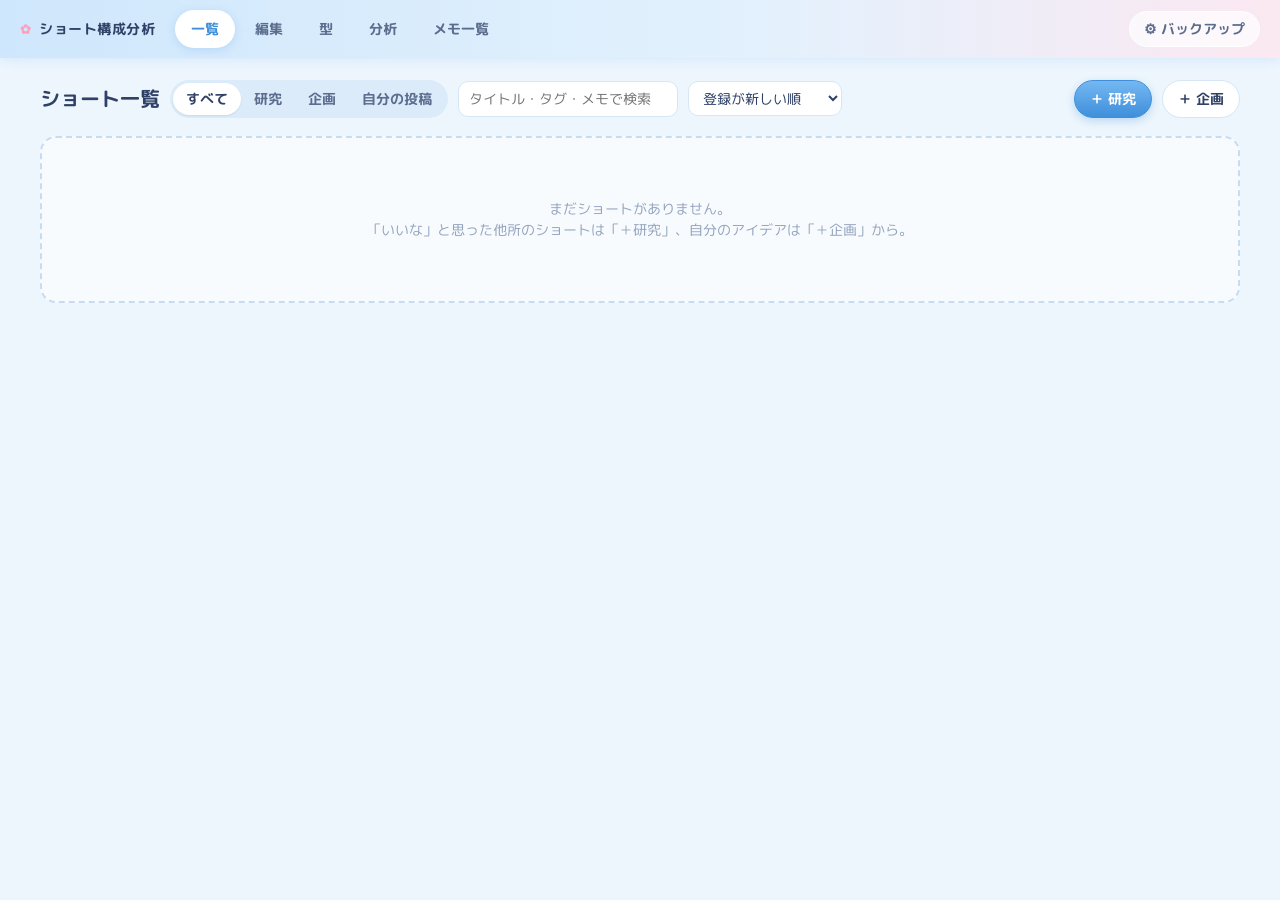
==== commit 31d387ab: "style: large screenshots in memo list; no-wrap segmented controls on mobile Co-Authored-By: Claude O" ====
--- a/docs/index.html
+++ b/docs/index.html
@@ -58,6 +58,8 @@
 h2.page { font-size: 20px; margin: 0; }
 .toolbar { display: flex; gap: 10px; align-items: center; flex-wrap: wrap; margin-bottom: 18px; }
 .seg { display: inline-flex; background: #dcebf9; border-radius: 99px; padding: 3px; }
+.seg { max-width: 100%; overflow-x: auto; scrollbar-width: none; }
+.seg button { white-space: nowrap; flex: none; }
 .seg button { border: 0; background: none; padding: 5px 13px; border-radius: 99px; cursor: pointer; color: var(--ink2); font-weight: 600; }
 .seg button.on { background: var(--card); color: var(--ink); box-shadow: 0 1px 2px rgba(0,0,0,.08); }
 input[type=text], input[type=number], input[type=url], input[type=date], input[type=search], select, textarea {
@@ -153,8 +155,11 @@
 .player-frame iframe, .player-frame #yt-holder { position: absolute; inset: 0; width: 100%; height: 100%; border: 0; }
 
 /* カット時の拡大（スクショ用） */
-.player-frame.big { position: fixed !important; inset: 0 !important; z-index: 1000; width: 100vw !important; height: 100vh !important; height: 100dvh !important;
-  max-height: none !important; margin: 0 !important; border-radius: 0 !important; aspect-ratio: auto !important; background: #000; }
+.player-frame.big { position: fixed !important; z-index: 1000; inset: auto !important; left: 50% !important; top: 50% !important; transform: translate(-50%, -50%);
+  height: min(100vh, 100vw * 16 / 9) !important; height: min(100dvh, 100vw * 16 / 9) !important;
+  width: min(100vw, 100vh * 9 / 16) !important; width: min(100vw, 100dvh * 9 / 16) !important;
+  max-height: none !important; margin: 0 !important; border-radius: 0 !important; aspect-ratio: 9 / 16 !important; background: #000; }
+body.player-big::before { content: ''; position: fixed; inset: 0; background: #000; z-index: 999; }
 body.player-big { overflow: hidden; }
 body.player-big #toasts { display: none; }
 
@@ -166,10 +171,13 @@
 .lib-group[open] > summary::before { transform: rotate(90deg); }
 .lib-count { background: var(--pink); color: #fff; font-size: 12px; border-radius: 99px; padding: 0 9px; }
 .lib-meta { font-weight: 400; font-size: 12px; color: var(--ink2); }
-.lib-items { margin-top: 10px; display: flex; flex-direction: column; gap: 6px; }
-.lib-item { display: grid; grid-template-columns: 44px 1fr auto; gap: 10px; align-items: start; padding: 8px 10px; background: var(--soft); border-radius: 12px; }
-.lib-item img { width: 44px; height: 70px; object-fit: cover; border-radius: 8px; cursor: zoom-in; }
-.lib-item .ph { width: 44px; height: 44px; border-radius: 8px; background: #e3effb; display: flex; align-items: center; justify-content: center; color: var(--ink3); }
+.lib-items { margin-top: 10px; display: grid; grid-template-columns: repeat(auto-fill, minmax(330px, 1fr)); gap: 10px; }
+.lib-item { display: grid; grid-template-columns: 150px 1fr; gap: 12px; align-items: start; padding: 10px; background: var(--soft); border-radius: 14px; position: relative; }
+.lib-item img { width: 150px; aspect-ratio: 9 / 16; height: auto; object-fit: cover; border-radius: 10px; cursor: zoom-in; background: #20304f; }
+.lib-item .ph { width: 150px; height: 60px; border-radius: 10px; background: #e3effb; display: flex; align-items: center; justify-content: center; color: var(--ink3); font-size: 20px; }
+.lib-item .lib-src { position: absolute; right: 10px; bottom: 8px; }
+.lib-fields { flex-direction: column; gap: 5px; font-size: 13.5px; }
+.lib-fields b { display: block; margin: 0; }
 .lib-fields { display: flex; flex-wrap: wrap; gap: 4px 12px; font-size: 13px; }
 .lib-fields b { color: var(--ink2); font-weight: 700; font-size: 11.5px; margin-right: 3px; }
 .lib-src { font-size: 12px; color: var(--accent-deep); cursor: pointer; text-decoration: underline; white-space: nowrap; }
@@ -210,15 +218,17 @@
 /* ---- overlay & toast ---- */
 .overlay { position: fixed; inset: 0; z-index: 50; background: rgba(40,60,100,.78); display: flex; align-items: center; justify-content: center; cursor: zoom-out; }
 .overlay img { max-width: 92vw; max-height: 92vh; border-radius: 8px; }
-#toasts { position: fixed; bottom: 20px; left: 50%; transform: translateX(-50%); z-index: 60; display: flex; flex-direction: column; gap: 8px; align-items: center; }
-.toast { background: var(--accent-deep); color: #fff; padding: 9px 20px; border-radius: 99px; font-weight: 700; box-shadow: 0 6px 20px rgba(0,0,0,.2); transition: opacity .5s; max-width: 80vw; }
+#toasts { position: fixed; bottom: calc(20px + env(safe-area-inset-bottom)); width: min(92vw, 520px); left: 50%; transform: translateX(-50%); z-index: 60; display: flex; flex-direction: column; gap: 8px; align-items: center; }
+.toast { background: var(--accent-deep); color: #fff; padding: 10px 18px; border-radius: 16px; font-weight: 700; font-size: 13px; line-height: 1.5; box-shadow: 0 6px 20px rgba(0,0,0,.2); transition: opacity .5s; max-width: 80vw; }
 .toast.error { background: var(--danger); }
 .toast.out { opacity: 0; }
 
 @media (max-width: 900px) {
   .topbar { gap: 8px; padding: 0 10px; height: auto; min-height: 54px; flex-wrap: wrap; }
   .brand { font-size: 13px; }
-  nav button { padding: 8px 10px; }
+  nav { order: 3; flex: 1 0 100%; overflow-x: auto; flex-wrap: nowrap; padding-bottom: 6px; -webkit-overflow-scrolling: touch; }
+  nav button { padding: 7px 12px; white-space: nowrap; flex: none; }
+  .icon-btn { margin-left: auto; padding: 4px 10px; font-size: 12px; }
   main { padding: 14px 10px 80px; }
   .player-frame { max-height: 62vh; }
   table.rows { display: block; overflow-x: auto; }
@@ -242,6 +252,9 @@
   .cmp-row { grid-template-columns: 1fr 70px; }
   .cmp-row .band { grid-column: 1 / 3; }
   .tpl .notes3 { grid-template-columns: 1fr; }
+  .lib-items { grid-template-columns: 1fr; }
+  .lib-item { grid-template-columns: 46% 1fr; }
+  .lib-item img, .lib-item .ph { width: 100%; }
 }
 body.player-big .sticky-col, body.player-big .player-box { z-index: 1000; }
 
@@ -495,12 +508,30 @@
         if (!db.objectStoreNames.contains(n)) db.createObjectStore(n, { keyPath: 'id' });
       });
     };
-    r.onsuccess = function () { _db = r.result; res(_db); };
+    r.onsuccess = function () {
+      var db = r.result;
+      // iPhone はアプリ切り替え等で接続を閉じることがある → 次回開き直す
+      db.onclose = function () { if (_db === db) _db = null; };
+      db.onversionchange = function () { db.close(); if (_db === db) _db = null; };
+      _db = db; res(db);
+    };
     r.onerror = function () { rej(r.error); };
   });
 }
 
-function _tx(store, mode, fn) {
+function _tx(store, mode, fn, retried) {
+  return _txOnce(store, mode, fn).catch(function (e) {
+    // 接続が閉じていた（InvalidStateError 等）なら、開き直して1回だけやり直す
+    if (!retried && e && (e.name === 'InvalidStateError' || e.name === 'TransactionInactiveError' || e.name === 'UnknownError')) {
+      try { if (_db) _db.close(); } catch (x) { /* noop */ }
+      _db = null;
+      return _tx(store, mode, fn, true);
+    }
+    throw e;
+  });
+}
+
+function _txOnce(store, mode, fn) {
   return openDB().then(function (db) {
     return new Promise(function (res, rej) {
       var t = db.transaction(store, mode);
@@ -525,6 +556,12 @@
       t.onerror = function () { rej(t.error); };
     });
   });
+}
+
+// ブラウザに「消さないで」とお願いする（iPhone で勝手に消されにくくする）
+function requestPersist() {
+  try { if (navigator.storage && navigator.storage.persist) return navigator.storage.persist().catch(function () { return false; }); } catch (e) { /* noop */ }
+  return Promise.resolve(false);
 }
 
 // ===== capture.js : 画面共有と撮影 =====
@@ -911,8 +948,8 @@
     h('label', { class: 'cut-shot-toggle', title: 'カットを押したら動画を画面いっぱいに拡大して3秒止め、元に戻して再生する（スクショを撮る時間）' },
       h('input', { type: 'checkbox', id: 'cut-pause', checked: App.state.prefs.cutPause !== false, onchange: function (e) { App.state.prefs.cutPause = e.target.checked; App.savePrefs(); } }),
       '3秒停止＋拡大'),
-    canShareScreen() ? h('label', { class: 'cut-shot-toggle', title: 'カットを押した時に、同時にスクショも撮る（画面共有中のみ）' },
-      h('input', { type: 'checkbox', id: 'cut-shot', checked: !!App.state.prefs.cutShot, onchange: function (e) { App.state.prefs.cutShot = e.target.checked; App.savePrefs(); } }),
+    canShareScreen() ? h('label', { class: 'cut-shot-toggle', title: 'カットを押した時に、同時にスクショも登録する（初回だけ画面共有の確認が出ます）' },
+      h('input', { type: 'checkbox', id: 'cut-shot', checked: App.state.prefs.cutShot !== false, onchange: function (e) { App.state.prefs.cutShot = e.target.checked; App.savePrefs(); } }),
       '📸連動') : null,
     h('button', { class: 'btn primary', id: 'add-cut', title: '今の秒数でカットを追加', onclick: function () {
       var t = Number(EditUI.curT) || 0;
@@ -920,11 +957,29 @@
       editScheduleSave();
       redrawCuts();
       editRefreshDerived();
-      var big = pauseForCut();
-      if (canShareScreen() && App.state.prefs.cutShot) {
-        if (!isSharing()) { toast('📸連動を使うには、先に「📸 画面共有を開始」を押してください', true); return; }
+      var wantShot = canShareScreen() && App.state.prefs.cutShot !== false;
+      if (!wantShot) { pauseForCut(); return; }
+      if (isSharing()) {
+        var big = pauseForCut();
         setTimeout(function () { captureShotAt(t).then(function () { redrawCuts(); }); }, big ? 600 : 0);
+        return;
       }
+      // 初回：このクリックで画面共有を開始してから、拡大して撮る
+      var y = Player.yt;
+      if (App.state.prefs.cutPause !== false && y && y.getPlayerState && y.getPlayerState() === 1 && y.pauseVideo) { try { y.pauseVideo(); } catch (e) { /* noop */ } Player.resumeAfter = true; }
+      toast('共有の確認で「このタブ」を選んでください。以降はカットを押すだけで撮れます');
+      startShare().then(function () {
+        Capture.wasSharing = true; refreshShareUI();
+        var resume = Player.resumeAfter;
+        var big2 = pauseForCut();
+        Player.resumeAfter = Player.resumeAfter || resume;
+        setTimeout(function () { captureShotAt(t).then(function () { redrawCuts(); }); }, big2 ? 600 : 0);
+      }).catch(function (e) {
+        refreshShareUI();
+        if (Player.resumeAfter && Player.yt) { try { Player.yt.playVideo(); } catch (x) { /* noop */ } Player.resumeAfter = false; }
+        if (!e || e.name !== 'NotAllowedError') toast('画面共有を開始できませんでした: ' + (e && e.message), true);
+        else toast('画面共有が許可されなかったので、スクショは撮っていません（カットは記録しました）', true);
+      });
     } }, '✂ カット＋'));
 }
 
@@ -1626,6 +1681,9 @@
 }
 
 function toast(msg, isError) {
+  // 同じメッセージが表示中なら重ねない
+  var dup = Array.prototype.filter.call(document.querySelectorAll('#toasts .toast'), function (x) { return x.textContent === msg && !x.classList.contains('out'); })[0];
+  if (dup) return;
   var t = h('div', { class: 'toast' + (isError ? ' error' : ''), text: msg });
   document.getElementById('toasts').appendChild(t);
   setTimeout(function () { t.classList.add('out'); }, isError ? 5000 : 2200);
@@ -1647,6 +1705,7 @@
       b.addEventListener('click', function () { self.go(b.dataset.tab); });
     });
     this.initSettings();
+    requestPersist();
     return this.load().then(function () { self.go('list'); self.ready = true; })
       .catch(function (e) { toast('データを開けませんでした: ' + e.message, true); });
   },
@@ -1677,7 +1736,9 @@
     var arr = this.state.shorts, i = arr.findIndex(function (x) { return x.id === n.id; });
     if (i >= 0) arr[i] = n; else arr.push(n);
     return put('shorts', n).then(function () { return n; }, function (e) {
-      toast('保存できませんでした（' + (e && (e.name || e.message)) + '）。容量不足の場合はスクショを減らすか、バックアップを書き出してください', true);
+      toast(e && e.name === 'QuotaExceededError'
+        ? '保存できませんでした（容量がいっぱいです）。スクショを減らすか、バックアップを書き出してください'
+        : '保存できませんでした（' + (e && (e.name || e.message)) + '）。ページを再読み込みしてから、もう一度試してください', true);
       throw e;
     });
   },
